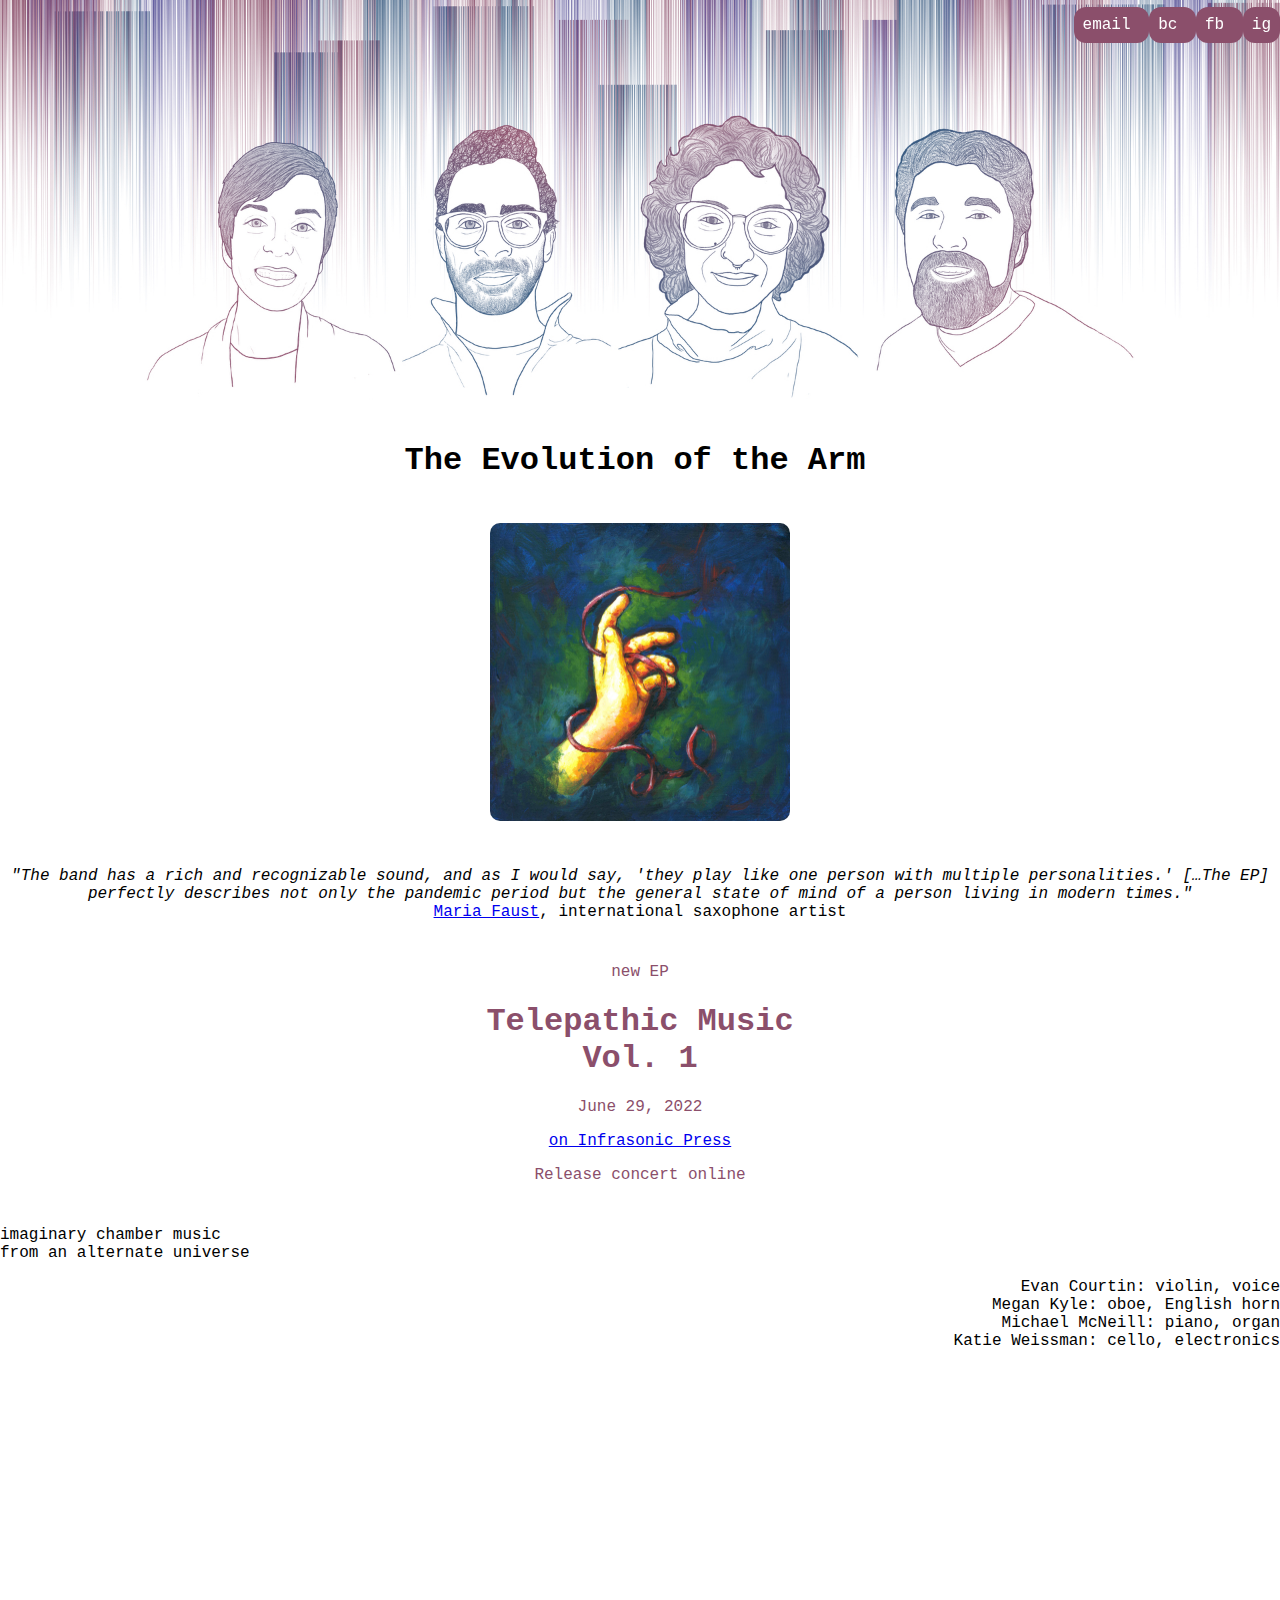
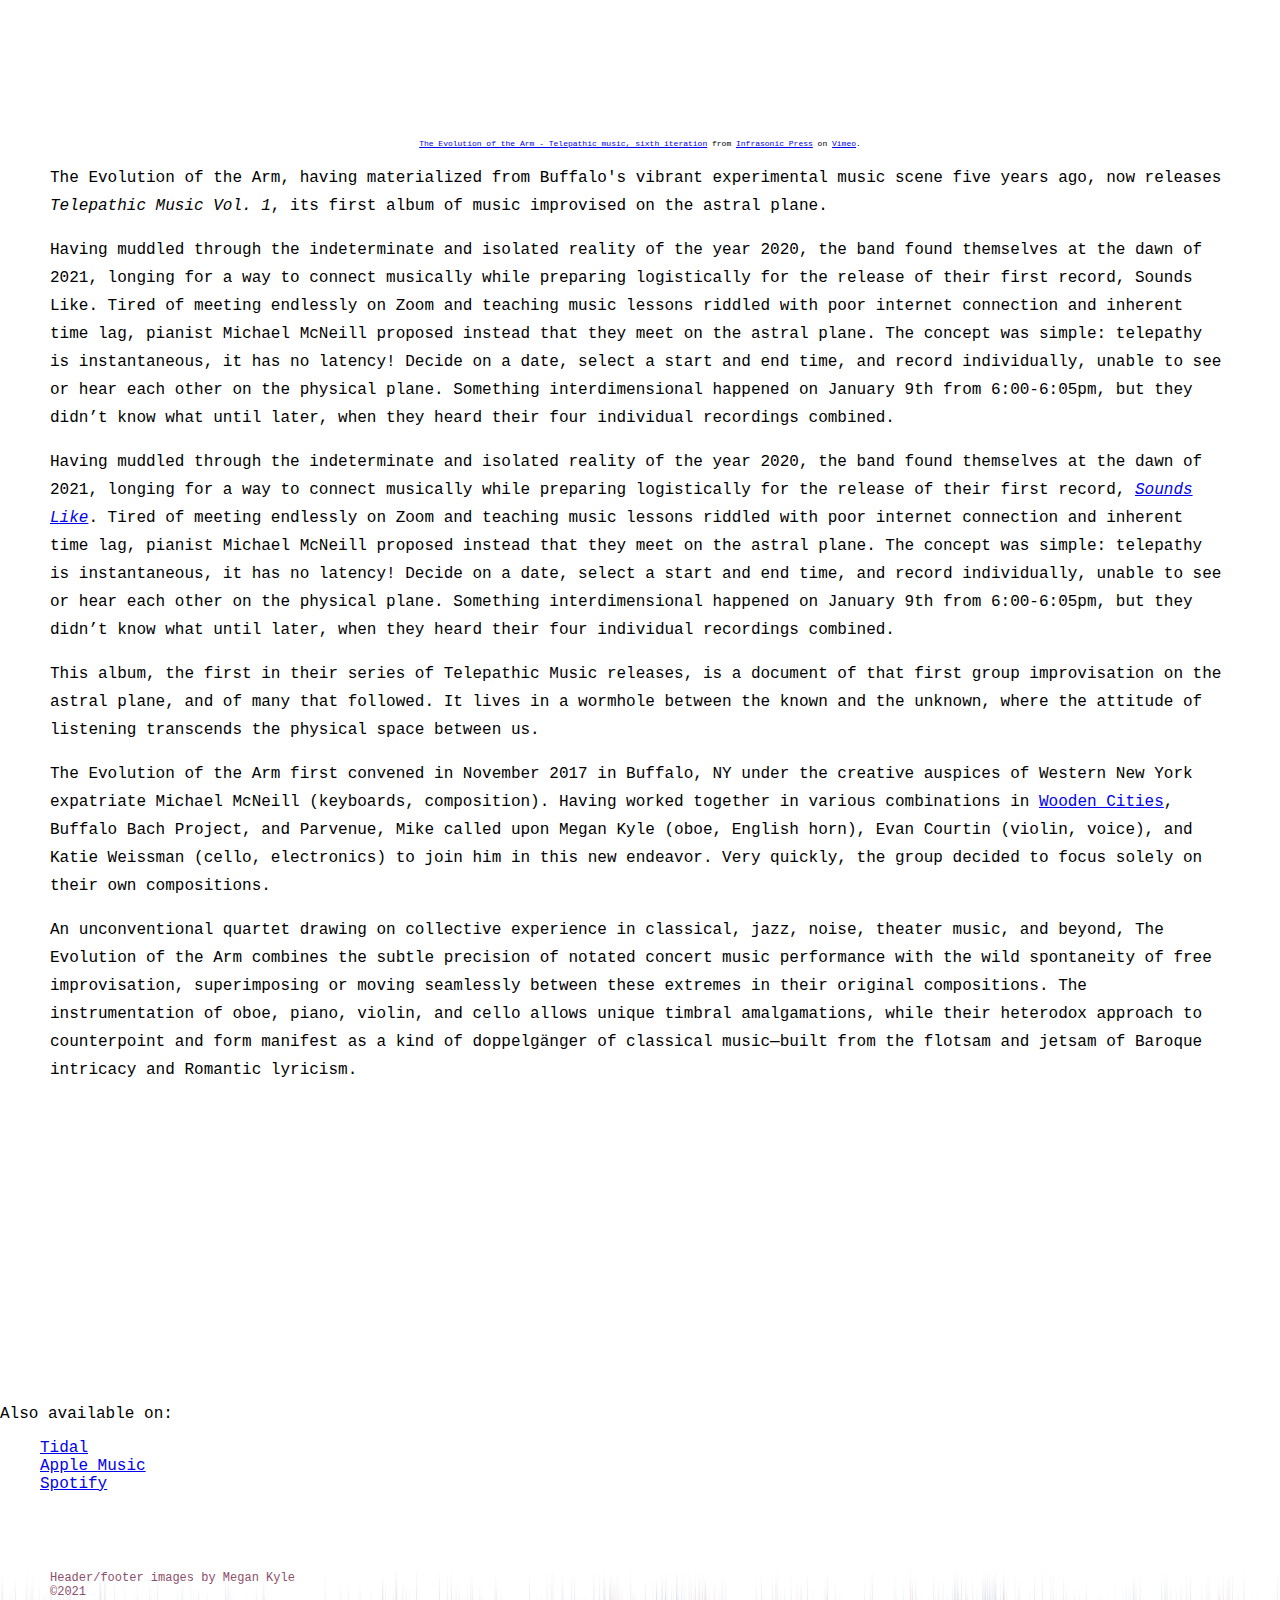
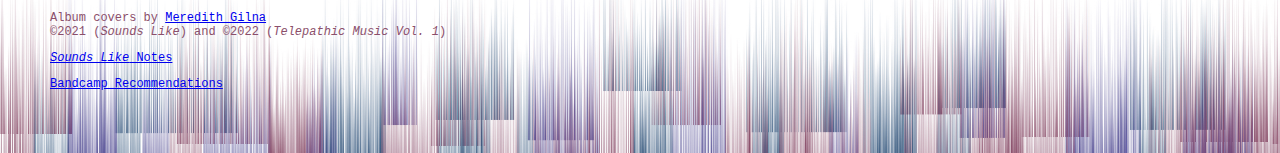
==== index.html @ 5f1167ab "Add files via upload" ====
<!DOCTYPE html>
<html lang="en">
	<head>
           <meta charset="utf-8">
    <meta http-equiv="X-UA-Compatible" content="IE=edge">
    <meta name="viewport" content="width=device-width, initial-scale=1">
        <meta name="author" content="Evolution of the Arm">
        <meta name="keywords" content="Evolution of the Arm,Megan Kyle,Evan Courtin,Katie Weissman,Michael McNeill,piano,pianist,jazz,classical,improvisation,cello,oboe,violin,piano">
        <meta name="description" content="The Evolution of the Arm performs imaginary chamber music from an alternate universe. Megan Kyle (oboe), Evan Courtin (violin), Katie Weissman (cello), and Michael McNeill (piano).">
        <meta property="og:url" content="http://www.theevolutionofthearm.com" />
        <meta property="og:site_name" content="The Evolution of the Arm"/>
        <meta property="og:title" content="The Evolution of the Arm" />
        <meta property="og:description" content="The Evolution of the Arm performs imaginary chamber music from an alternate universe. Megan Kyle (oboe), Evan Courtin (violin), Katie Weissman (cello), and Michael McNeill (piano)." />
        
 
        <link rel="shortcut icon" href="images/favicon.ico">
<!-- Latest compiled and minified CSS -->
<link href="https://cdn.jsdelivr.net/npm/bootstrap@5.0.0-beta1/dist/css/bootstrap.min.css" rel="stylesheet" integrity="sha384-giJF6kkoqNQ00vy+HMDP7azOuL0xtbfIcaT9wjKHr8RbDVddVHyTfAAsrekwKmP1" crossorigin="anonymous">
		<link type="text/css" rel="stylesheet" href="stylesheet.css"/>
        
        
		<title>The Evolution of the Arm</title>
	</head>
    
    <body>
    
        <div class="row topRow container-fluid">
           
            <div class="col-sm-4 offset-sm-9 col-md-4 offset-md-8 right topConnect">
                
                <ul>
                 <li>
                     <a href="mailto:weare@theevolutionofthearm.com">
                        email
                     </a>
                </li>
                    <li>
                     <a href="https://theevolutionofthearm.bandcamp.com">
                        bc
                     </a>
                </li>
                <li>
                    <a href="https://www.facebook.com/pg/TheEvolutionOfTheArm/">
                        fb
                    </a>
               </li>
                
                    
                <li>
                    <a href="http://www.instagram.com/theevolutionofthearm">
                        ig
                    </a>
                </li>
                 
                </ul>
               
            </div>
          
        </div>
        
        <div class="header"><center>
            <h1>The Evolution of the Arm</h1></center>
        </div>
        
    
        <div class="offset-sm-4 col-sm-4 album albumCover">
                            <center>
                                
                                <img src="images/telepathicCover.jpeg"  />
                                
                            </center>
            <p style="padding-top: 25px;" align="center"><em>"The band has a rich and recognizable sound, and as I
                would say, 'they play like one person with multiple
                personalities.' […The EP] perfectly describes not
                only the pandemic period but the general state of
                mind of a person living in modern times."</em>
                <br><a href="https://mariafaust.com">Maria Faust</a>, international saxophone artist</p>
                        </div>
        <!--
        <div class="offset-sm-4 col-sm-4 album albumCover">
                            <center>
                                
                                <iframe style="border: 0; width: 350px; height: 350px;" src="https://bandcamp.com/EmbeddedPlayer/album=2278008101/size=large/bgcol=ffffff/linkcol=0687f5/minimal=true/transparent=true/" seamless><a href="https://theevolutionofthearm.bandcamp.com/album/sounds-like">Sounds Like by The Evolution of the Arm</a></iframe>
                                
                            </center>
                        </div> -->
        <div class="row">
                        <div class="offset-sm-4 col-sm-4 album albumText">
                            <p>new EP</p>
                            <h1><a id="albumTitle">Telepathic Music
                                <br>
                                Vol. 1</a></h1>
                            <p>June 29, 2022</p>
                            <p><a href="https://infrasonicpress.com/">on Infrasonic Press</a></p>
                            <p>Release concert online</p>
                        </div>
            </div>     
        
        
        <div class="container">
            <div class="row">
                <div class="col-md-2 col-sm-0"></div>
                    
                <div class="col-md-4 col-sm-offset-4 tagline"><p>imaginary chamber music from an alternate universe</p>
                    <p></p>
                </div>  
            </div>
                
            <div class="row">
                <div class="col-md-6 col-sm-4"></div>
                <div class="col-md-4 band">
                    <ul>
                        <li>Evan Courtin: violin, voice</li>
                        <li>Megan Kyle: oboe, English horn</li>
                        <li>Michael McNeill: piano, organ</li>
                        <li>Katie Weissman: cello, electronics</li>
                        </ul>
                </div>
            </div>
                
        </div>
            
        <div class="container">
               <div class="row">
                    
                        
                   <div class="container video">
        <div class="row"><center>
    <iframe src="https://player.vimeo.com/video/579950066" width="640" height="360" style="max-width: 100vw;" frameborder="0" allow="autoplay; fullscreen; picture-in-picture" allowfullscreen></iframe>
<p style="font-size: 0.5em;"><a href="https://vimeo.com/544395711">The Evolution of the Arm - Telepathic music, sixth iteration</a> from <a href="https://vimeo.com/infrasonicpress">Infrasonic Press</a> on <a href="https://vimeo.com">Vimeo</a>.</p>    
            </center>
        
        </div>
    </div>
                   
                   
                   </div>
            <div class="row">
            <div class="col-md-12">
                <p>
                </p>
                
            </div>
            </div>
            
                   
                    
                
                
                
        </div>
        
    
        <div class="col-md-6 offset-md-3 bios"><a name="band"></a>
                    <p>
                        The Evolution of the Arm, having materialized from Buffalo's vibrant experimental music scene five years ago, now releases <em>Telepathic Music Vol. 1</em>, its first album of music improvised on the astral plane.
                    </p>
                    
                    <p>
                        Having muddled through the indeterminate and isolated reality of the year 2020, the band found themselves at the dawn of 2021, longing for a way to connect musically while preparing logistically for the release of their first record, Sounds Like. Tired of meeting endlessly on Zoom and teaching music lessons riddled with poor internet connection and inherent time lag, pianist Michael McNeill proposed instead that they meet on the astral plane. The concept was simple: telepathy is instantaneous, it has no latency! Decide on a date, select a start and end time, and record individually, unable to see or hear each other on the physical plane. Something interdimensional happened on January 9th from 6:00-6:05pm, but they didn’t know what until later, when they heard their four individual recordings combined.
                    </p>
            
                    <p>
                        Having muddled through the indeterminate and isolated reality of the year 2020, the band found themselves at the dawn of 2021, longing for a way to connect musically while preparing logistically for the release of their first record, <em><a href="https://theevolutionofthearm.bandcamp.com/album/sounds-like">Sounds Like</a></em>. Tired of meeting endlessly on Zoom and teaching music lessons riddled with poor internet connection and inherent time lag, pianist Michael McNeill proposed instead that they meet on the astral plane. The concept was simple: telepathy is instantaneous, it has no latency! Decide on a date, select a start and end time, and record individually, unable to see or hear each other on the physical plane. Something interdimensional happened on January 9th from 6:00-6:05pm, but they didn’t know what until later, when they heard their four individual recordings combined.
                    </p>
                    
                    <p>
                        This album, the first in their series of Telepathic Music releases, is a document of that first group improvisation on the astral plane, and of many that followed. It lives in a wormhole between the known and the unknown, where the attitude of listening transcends the physical space between us.
                    </p>
            
                    <p>
                        The Evolution of the Arm first convened in November 2017 in Buffalo, NY under the creative auspices of Western New York expatriate Michael McNeill (keyboards, composition). Having worked together in various combinations in <a href="https://woodencities.org">Wooden Cities</a>, Buffalo Bach Project, and Parvenue, Mike called upon Megan Kyle (oboe, English horn), Evan Courtin (violin, voice), and Katie Weissman (cello, electronics) to join him in this new endeavor. Very quickly, the group decided to focus solely on their own compositions.
                    </p>
                    
                    <p>
                        An unconventional quartet drawing on collective experience in classical, jazz, noise, theater music, and beyond, The Evolution of the Arm combines the subtle precision of notated concert music performance with the wild spontaneity of free improvisation, superimposing or moving seamlessly between these extremes in their original compositions. The instrumentation of oboe, piano, violin, and cello allows unique timbral amalgamations, while their heterodox approach to counterpoint and form manifest as a kind of doppelgänger of classical music—built from the flotsam and jetsam of Baroque intricacy and Romantic lyricism.
                    </p>
                </div>
        
        <div style ="padding-top: 50px" class="row">
     <div class="offset-sm-2 col-sm-8 offset-md-3 col-md-6 album albumCover">
                            <center>
                                
                                <iframe style="border: 0; width: 250px; height: 250px;" src="https://bandcamp.com/EmbeddedPlayer/album=2278008101/size=large/bgcol=ffffff/linkcol=0687f5/minimal=true/transparent=true/" seamless><a href="https://theevolutionofthearm.bandcamp.com/album/sounds-like">Sounds Like by The Evolution of the Arm</a></iframe>
                                
                            </center>
                        </div>
                
         <div class="offset-sm-3 col-sm-6 offset-md-3 col-md-3">
                            
                                Also available on:
                                
                            
             <ul>
                 <li><a href="https://tidal.com/browse/album/185641186">Tidal</a></li>
                 <li><a href="https://music.apple.com/us/album/sounds-like/1569567633">Apple Music</a></li>
                 <li><a href="https://open.spotify.com/album/0Hajwzp8NYjV55aJ852dU0?si=lb4koWBDQOKRFj_NqE3jWA">Spotify</a></li>
             </ul>
                        </div>
            
        </div>
        
       
        <div class="footer">
            <p>Header/footer images by Megan Kyle<br>
            &#169;2021</p>
            <p>Album covers by <a href="https://meredithgilna.wordpress.com/">Meredith Gilna</a><br>
            &#169;2021 &#40;<em>Sounds Like</em>&#41; and &#169;2022 &#40;<em>Telepathic Music Vol. 1</em>&#41;</p>
            <p><a href="soundslikenotes.html"><em>Sounds Like</em> Notes</a></p>
            <p><a href="bandcamprecs.html">Bandcamp Recommendations</a></p>
        </div>
      
    <!-- Latest compiled and minified JavaScript -->
        <script src="http://ajax.googleapis.com/ajax/libs/jquery/1.11.0/jquery.min.js"></script>
    <script src="https://cdn.jsdelivr.net/npm/bootstrap@5.0.0-beta1/dist/js/bootstrap.bundle.min.js" integrity="sha384-ygbV9kiqUc6oa4msXn9868pTtWMgiQaeYH7/t7LECLbyPA2x65Kgf80OJFdroafW" crossorigin="anonymous"></script>
    
    </body>
</html>
---- stylesheet.css ----
html, body {
    padding: 0px;
    margin: 0px;
    font-family: 'Courier', 'Courier New', monospace;
}


.header {
    min-height: 60px;
    line-height: 60px;
    padding: 10px 10px 10px 0px;
    background-color: #fff;
}


.header p {
    font-weight: 900;
    font-size: 36px;
}


.topRow {
    min-width: 100vw;
    min-height: 400px;
    background-image: url(/images/EotA_banner_multicolored_vertical_lines.jpg);
    background-size: 100% auto;
    background-position: center;
    background-repeat: no-repeat;
}

.topRowliner {
    min-width: 100vw;
    min-height: 100px;
    background-image: url(images/EotAbanner_multicolored_vertical_lines_alone.jpg);
    background-size: 100% 100%;
    background-position: center;
    background-repeat: no-repeat;
}

ul {
    list-style: none;
}

.tagline {
    max-width: 250px;
}




.album {
    border-radius: 12px;
    height: auto;
    min-width: 320px;
    align-content: center;
    align-items: center;
}

.albumCover {
    align-content: center;
    align-items: center;
}

.albumCover img, .albumCover iframe {
    max-width: 300px;
    max-height: auto;
    border-radius: 10px;
}



.albumText {
    background-color: #fff;
    color: #8B4F6B;
    text-align: center;
    padding: 10px;
}
#albumTitle {
    text-decoration: none;
}
.linerNotes{
    margin: 10%;
}


.band {
    text-align: right;
}

.bandcampRecsRow iframe {
    max-width: 33vw;
    min-height: 33vw;
    max-height: 350px;
}

.spacerRow {
    height: 48px; 
}

.bios {
    color: #000;
    font-size: 16px;
    font-weight: 500;
    padding: 0 50px;
    line-height: 1.75em;
}

    
.performances {
    padding: 25px 25px;
    text-align: center;
    background-color: #fff;
}

.performances h3 {
    font-size: 18px;
    font-weight: 600;
    margin-bottom: 0px;
}

.performances h2 {
    text-decoration: underline;
}

.right {
    text-align: right;
}

.topConnect {
    position: fixed;
    top: 0;
    right: 0px;
}

.topConnect a {
    text-align: center;
    color: #fff;
    padding: 9px;
    text-decoration: none;
    background-color: #8B4F6B;
    border-radius: 12px;
}

.topConnect a:hover {
    text-align: center;
    color: #8B4F6B;
    padding: 9px;
    text-decoration: none;
    background-color: #fff;
    border-radius: 12px;
}



.footer {
    background-color: #fff;
    background-image: /* linear-gradient(to top, rgba(0, 0, 0, 0), rgba(256, 256, 256, 1)),*/ url(/images/EotAbanner_multicolored_vertical_lines_alone_rotated.jpg);
    background-size: 100% 100%;
    background-repeat: no-repeat;
    background-position: top;
    
    text-align: left;
    text-transform: none;
    font-size: 12px;
    color: #8B4F6B;
    padding: 50px 50px;
    height: 100%;
}

.footer img {
    height: 36px;
    margin: 10px;
}

.footer ul {
    list-style: none;
    text-align: center;
}
.footer li {
    padding-left: none;
    display: inline-block;
}


.bandcamp {
    border: 0;
    width: 700px;
    height: 120px;
}
.vimeo {
    width: 700px;
    height: 394px;
}

.by a {
    font-size: 14px;
    margin: 5px;
    color: #fff;
    text-decoration: none;
}

.by a:hover {
    color: #225bff
}

@media (min-width: 801px) {
    
    
    .topConnect li {
        display: inline;
    }
}


/* large phones */
@media (min-width: 568px) and (max-width: 700px) {
    
    .topRow {
        
        min-height: 219px;
        background-size: 700px 256px;
        background-position: top;
    }
    
}
    
    


/* iPhone 6+ and up */
@media (min-width: 412px) and (max-width: 567px) {
    
   .topRow {
          min-height: 150px;
        background-size: 412px 150px;
       background-position: top;
    }   
    
    
}

/*iPhone 6/7/8 */
@media (min-width: 360px) and (max-width: 411px) {
    
 .topRow {
        min-height: 137px;
        background-size: 375px 137px;
     background-position: top;
    }
    
    .topConnect a {
        font-size: 11px;
        padding: 4px;
    }
    .header p {
        font-size: 28px;
    }
    
}

/* iPhone 5 and smaller */

@media (max-width: 359px) {
    .header p {
        font-size: 22px;
    }
    .header {
        margin-top: -250px;
    }
    .topRow {
        height: 131px;
        max-height: 131px;
        background-size: 359px 131px;
        background-position: top;
    }  
    .topConnect a {
        padding: 2px;
        font-size: 11px;
    }
    
    .band {
        font-size: 12px;
    }
    
}

@media (min-width: 501px) and (max-width: 800px) {
    .vimeo {
        width: 425px;
        height: 239px;
    }
    .bandcamp {
        width: 425px;
        height: 120px;
    }
}


@media (min-width: 401px) and (max-width: 500px) {
    .vimeo {
        width: 325px;
        height: 182px;
    }
    .bandcamp {
        width: 325px;
        height: 120px;
    }
    .bios {
        width: 100%;
        color: #000;
        font-size: 14px;
        font-weight: 500;
        padding: 0 25px;
        line-height: 1.5em;
    }

   

    .bios-inner {
        padding: 12px;
        background-color: #f5f5f5;
        opacity: 0.7;
    }
}

@media (min-width: 320px) and (max-width: 411px) {
    .vimeo {
        width: 265px;
        height: 149px;
    }
    .bandcamp {
        width: 265px;
        height: 120px;
    }
    
    .bios {
        width: 100%;
        color: #000;
        font-size: 14px;
        font-weight: 500;
        padding: 0 25px;
        line-height: 1.55em;
    }

    

    .bios-inner {
        padding: 12px;
        background-color: #f5f5f5;
        opacity: 0.7;
    }
    
    .footer img {
        height: 32px;
        margin: 5px;
    }
}
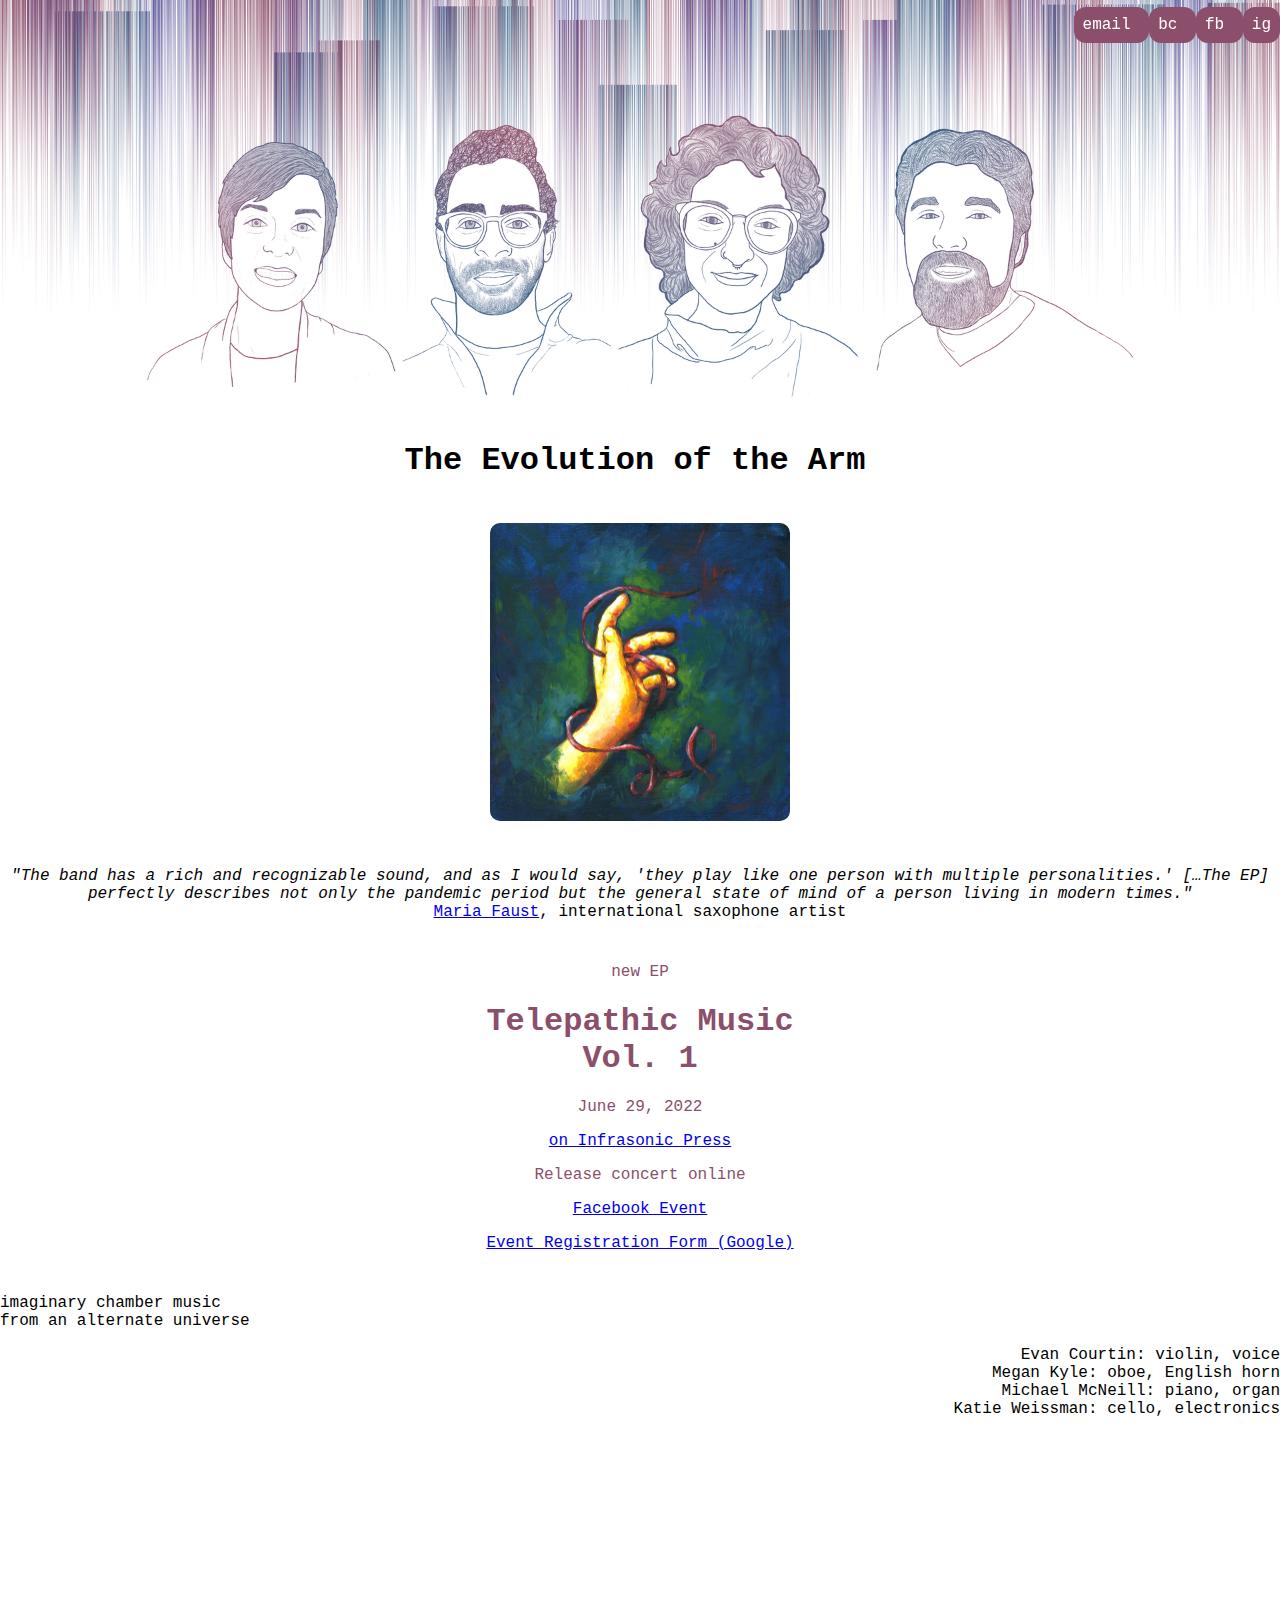
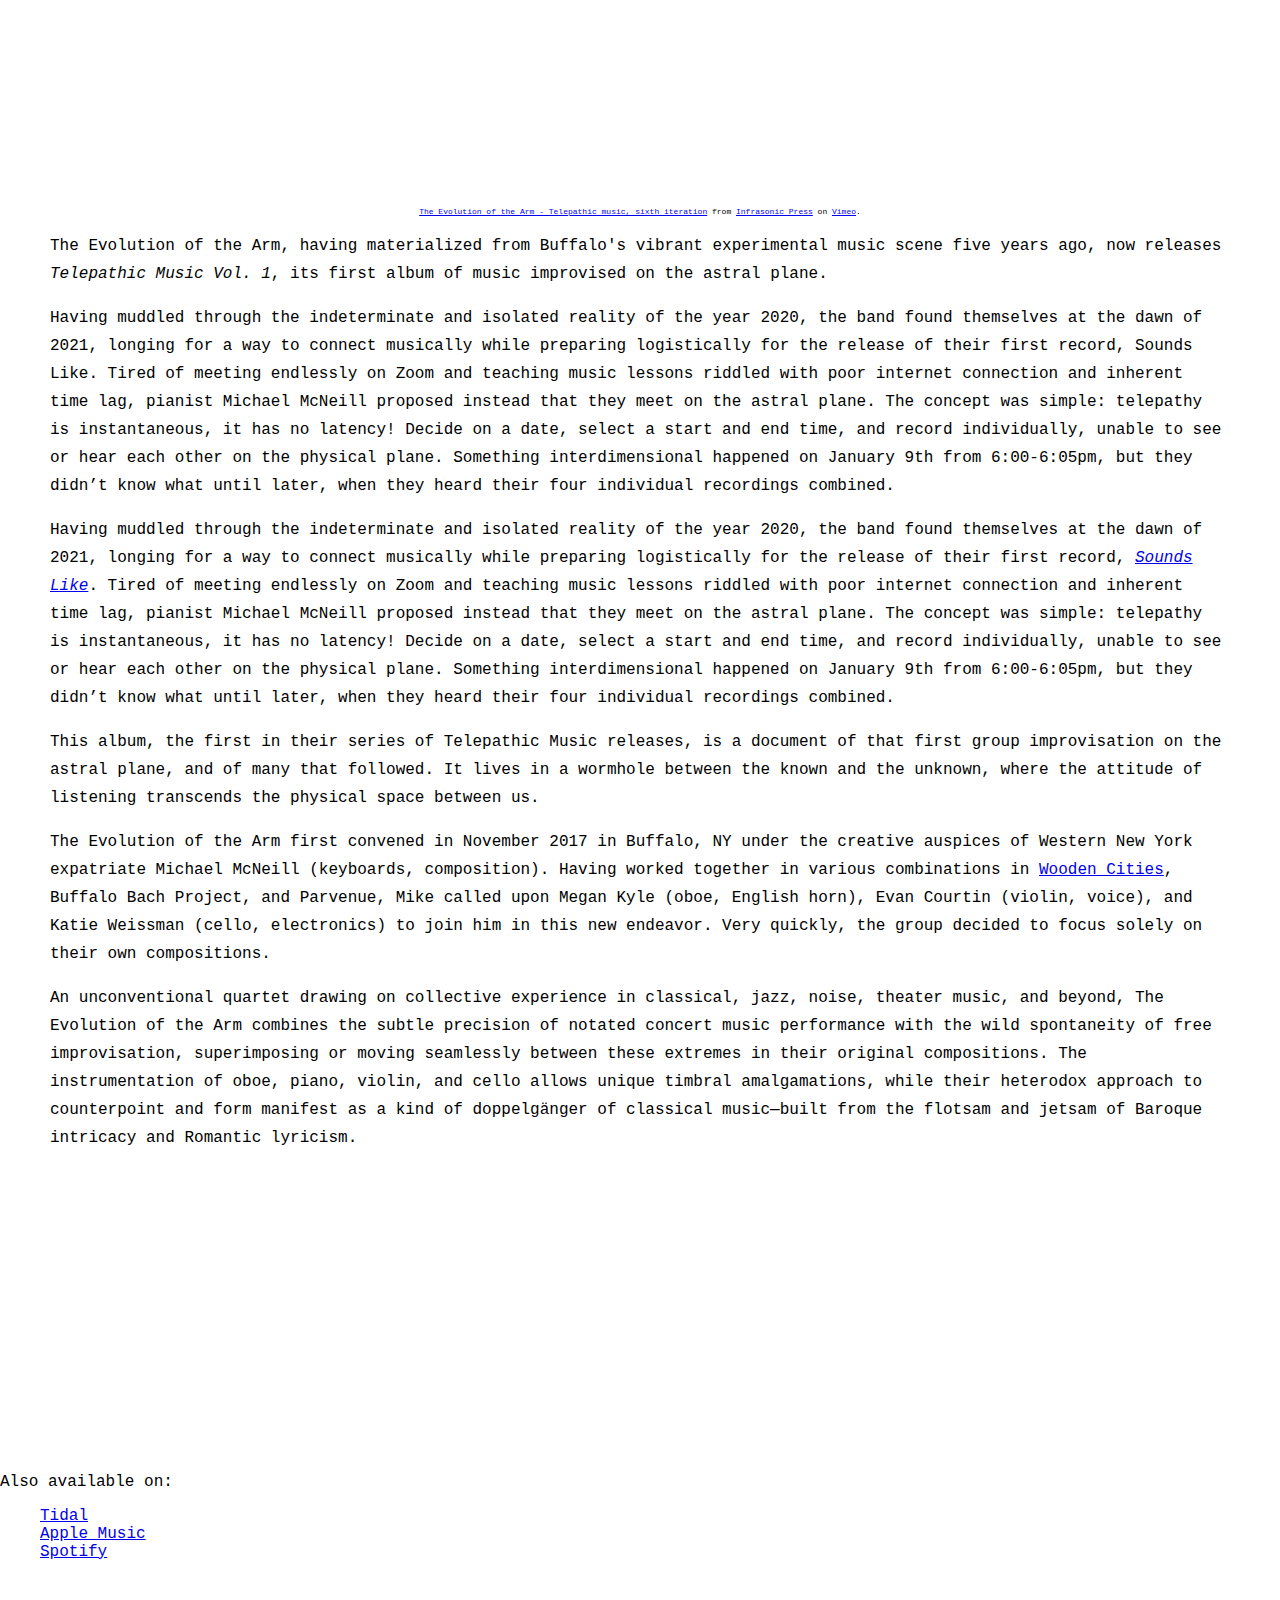
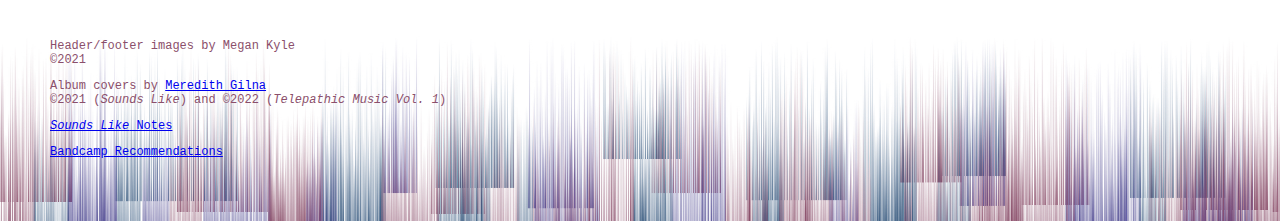
==== commit eaa19075: "Add files via upload" ====
--- a/index.html
+++ b/index.html
@@ -93,6 +93,8 @@
                             <p>June 29, 2022</p>
                             <p><a href="https://infrasonicpress.com/">on Infrasonic Press</a></p>
                             <p>Release concert online</p>
+                            <p><a href="https://www.facebook.com/events/712505903413650/">Facebook Event</a></p>
+                            <p><a href="https://docs.google.com/forms/d/e/1FAIpQLSdPaKYRoYNreK2QzYZAm4E6t_hKRfLAfoFLw1O14sXH-FsbNw/viewform">Event Registration Form &#40;Google&#41;</a></p>
                         </div>
             </div>     
         
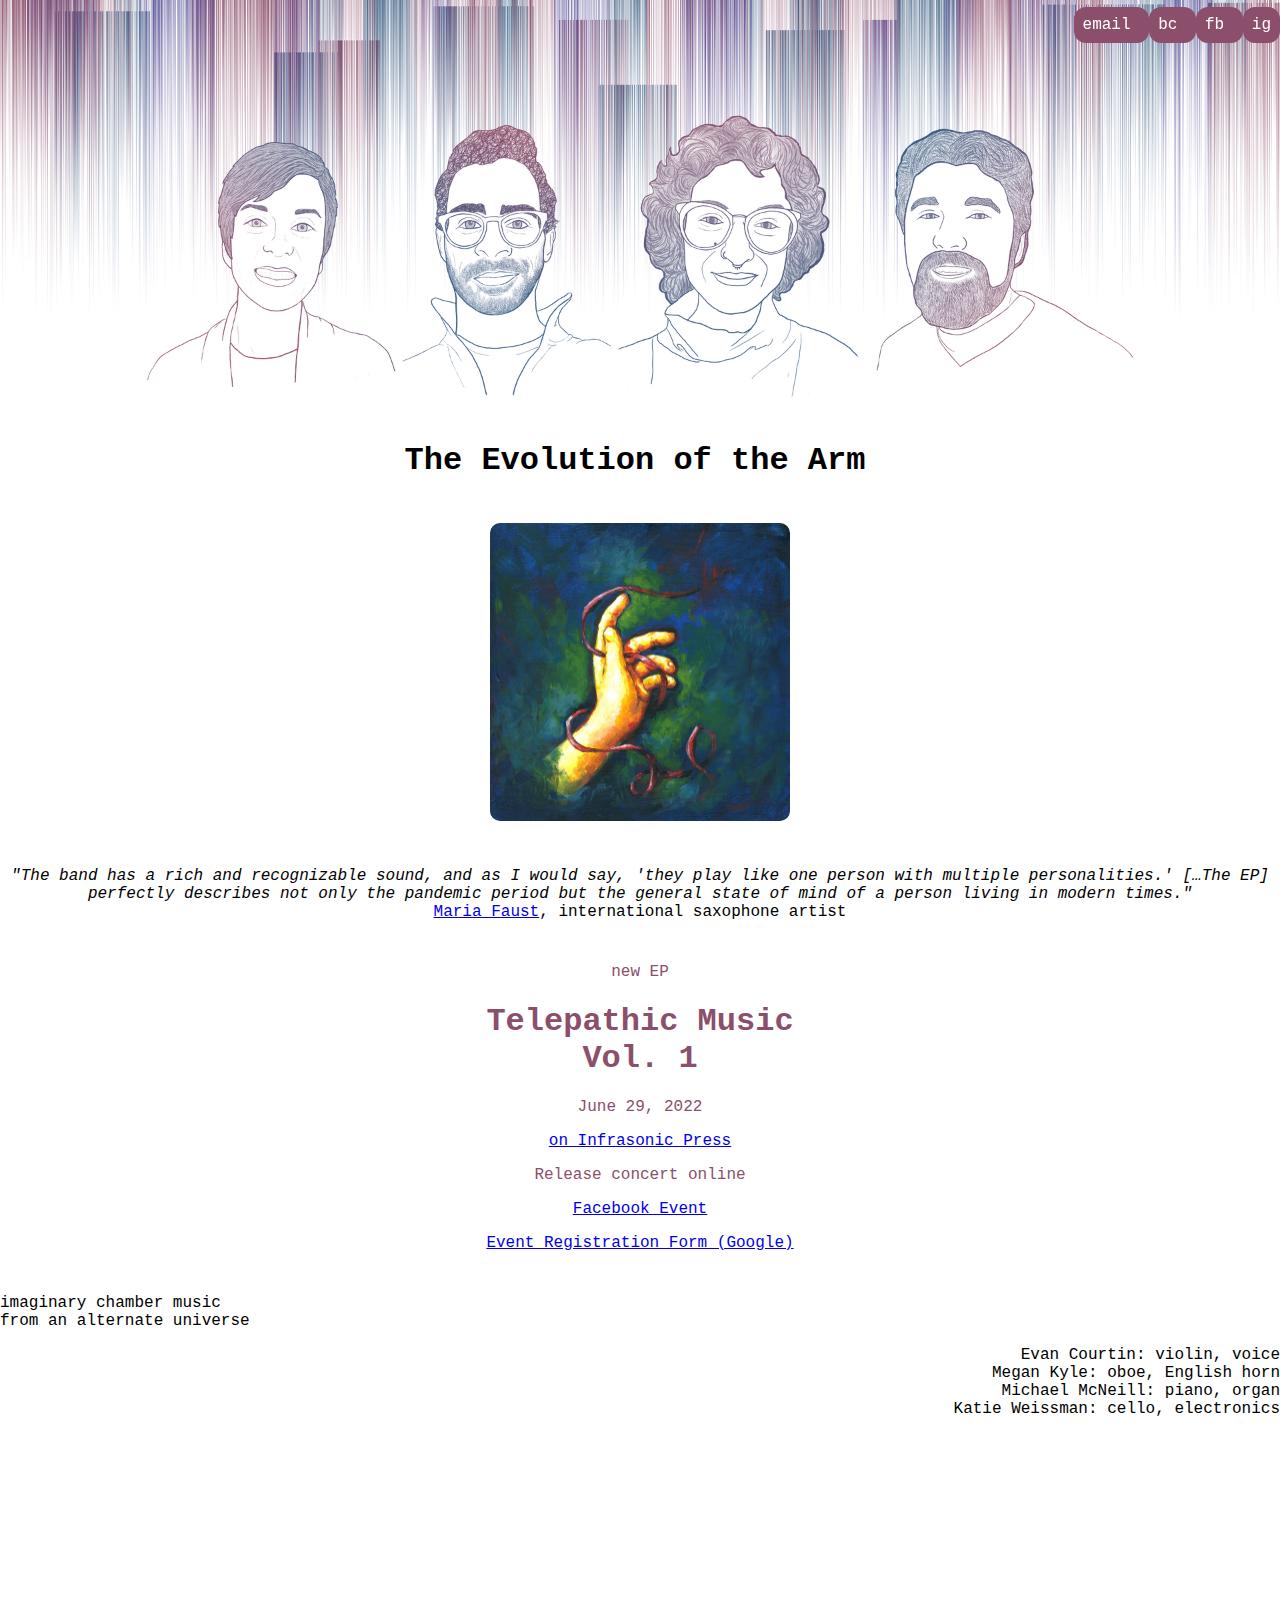
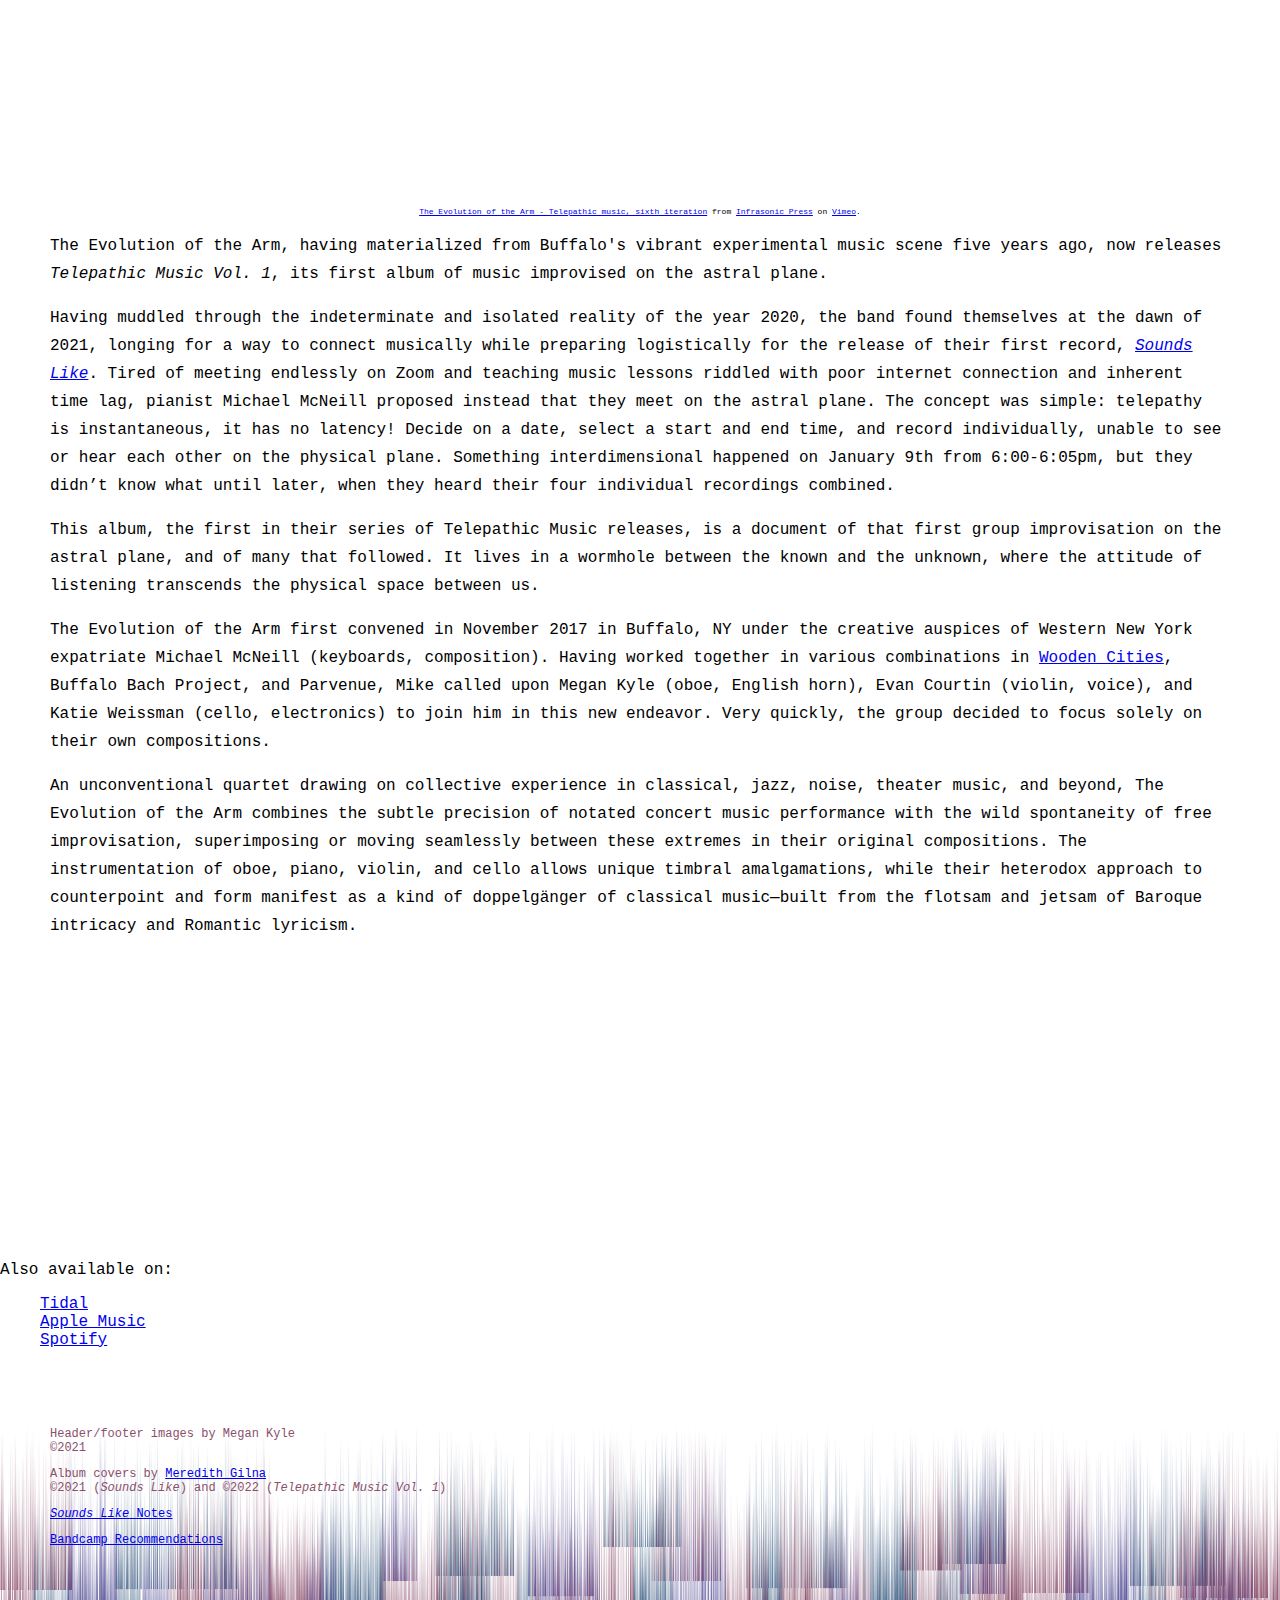
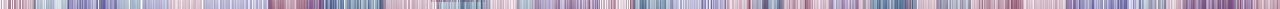
==== commit cf2a8e33: "Add files via upload" ====
--- a/index.html
+++ b/index.html
@@ -158,9 +158,7 @@
                         The Evolution of the Arm, having materialized from Buffalo's vibrant experimental music scene five years ago, now releases <em>Telepathic Music Vol. 1</em>, its first album of music improvised on the astral plane.
                     </p>
                     
-                    <p>
-                        Having muddled through the indeterminate and isolated reality of the year 2020, the band found themselves at the dawn of 2021, longing for a way to connect musically while preparing logistically for the release of their first record, Sounds Like. Tired of meeting endlessly on Zoom and teaching music lessons riddled with poor internet connection and inherent time lag, pianist Michael McNeill proposed instead that they meet on the astral plane. The concept was simple: telepathy is instantaneous, it has no latency! Decide on a date, select a start and end time, and record individually, unable to see or hear each other on the physical plane. Something interdimensional happened on January 9th from 6:00-6:05pm, but they didn’t know what until later, when they heard their four individual recordings combined.
-                    </p>
+         
             
                     <p>
                         Having muddled through the indeterminate and isolated reality of the year 2020, the band found themselves at the dawn of 2021, longing for a way to connect musically while preparing logistically for the release of their first record, <em><a href="https://theevolutionofthearm.bandcamp.com/album/sounds-like">Sounds Like</a></em>. Tired of meeting endlessly on Zoom and teaching music lessons riddled with poor internet connection and inherent time lag, pianist Michael McNeill proposed instead that they meet on the astral plane. The concept was simple: telepathy is instantaneous, it has no latency! Decide on a date, select a start and end time, and record individually, unable to see or hear each other on the physical plane. Something interdimensional happened on January 9th from 6:00-6:05pm, but they didn’t know what until later, when they heard their four individual recordings combined.
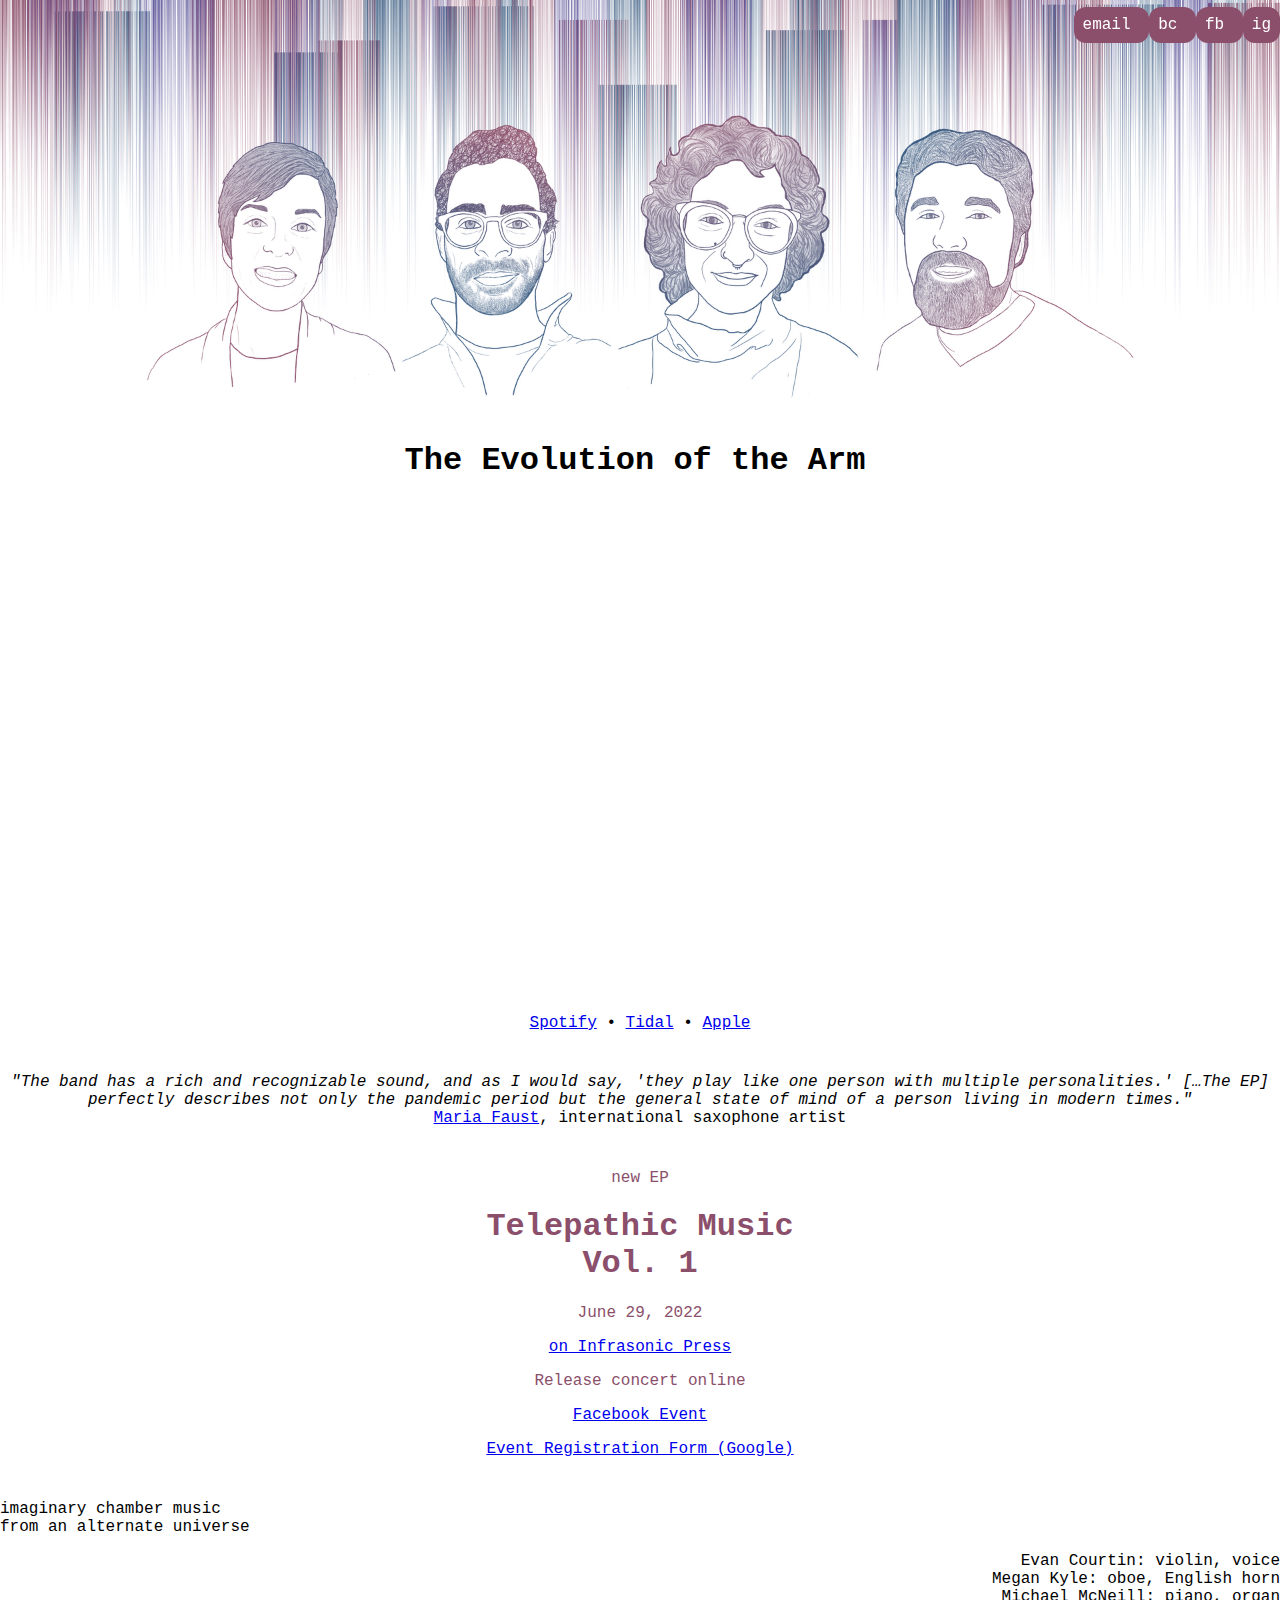
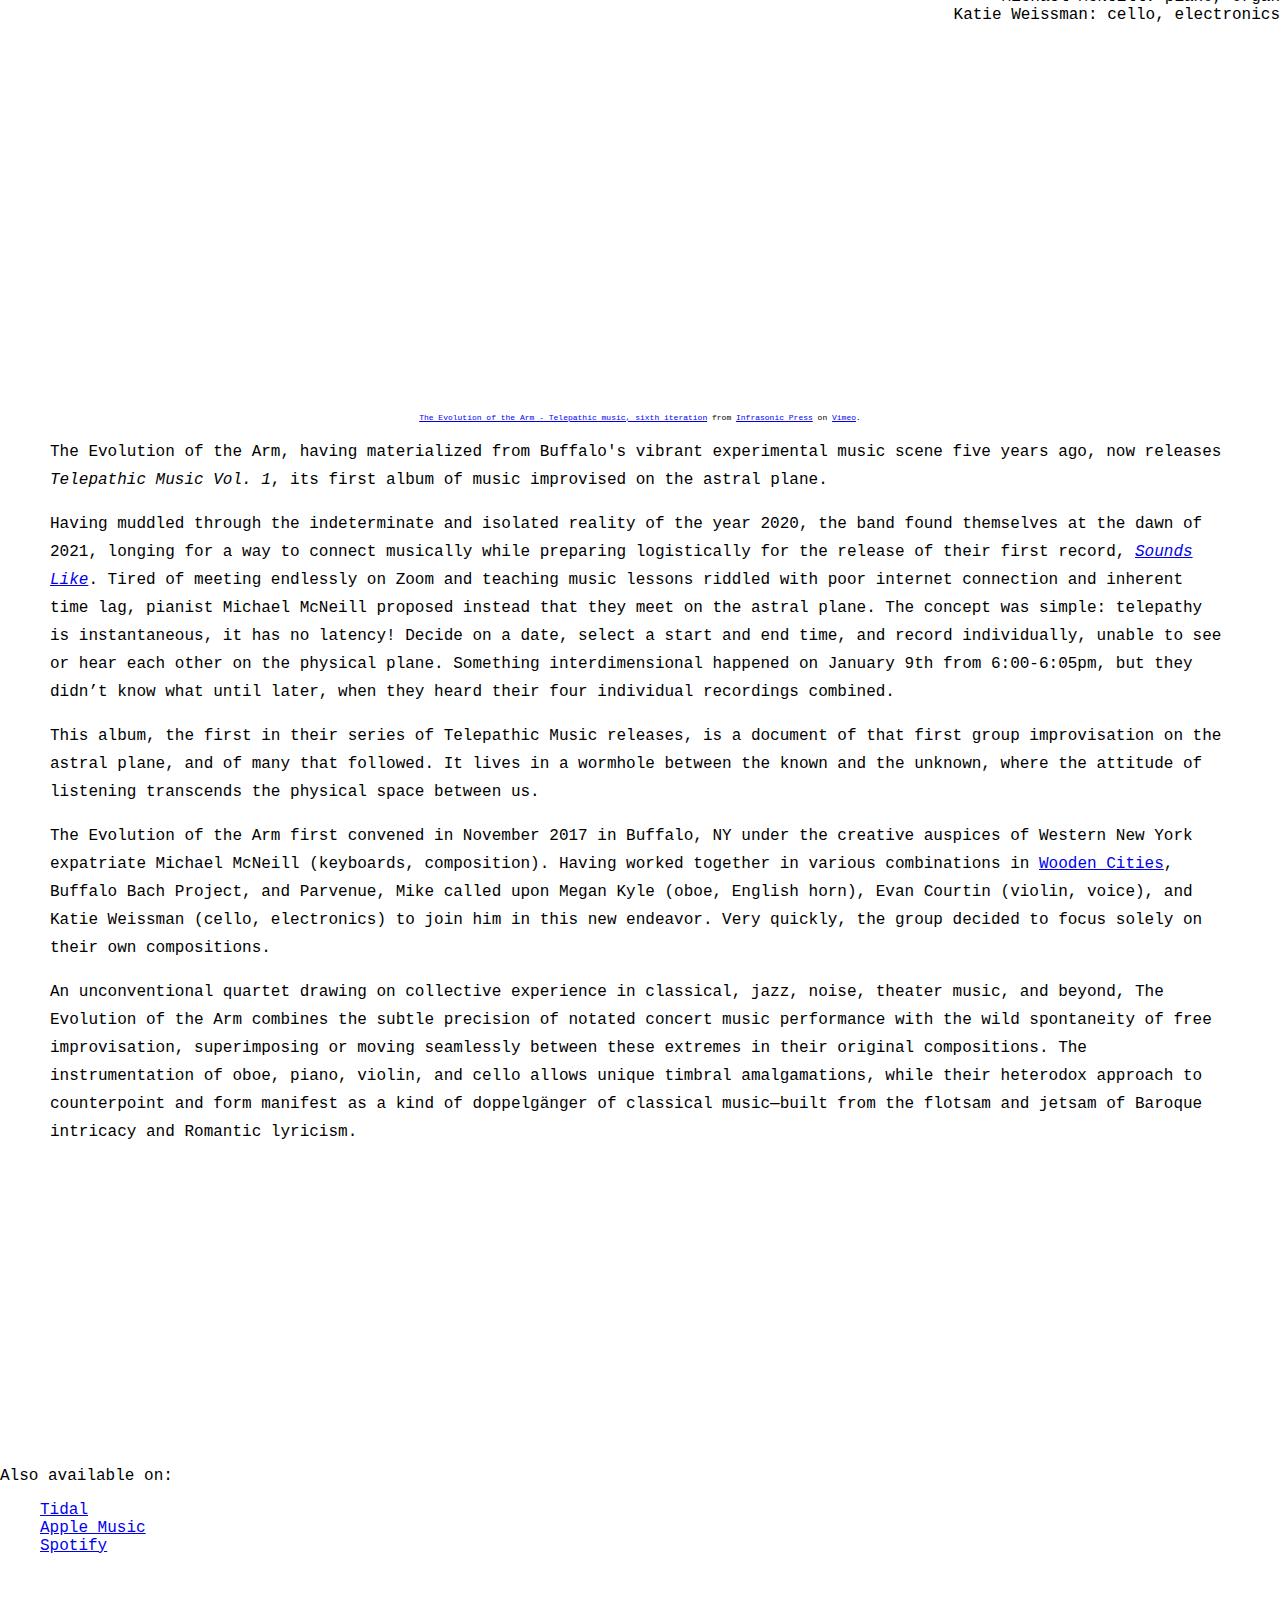
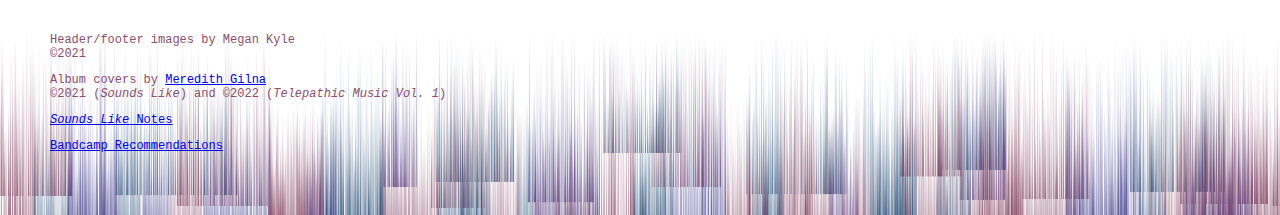
==== commit 4fc0bbea: "Add files via upload" ====
--- a/index.html
+++ b/index.html
@@ -66,9 +66,14 @@
         <div class="offset-sm-4 col-sm-4 album albumCover">
                             <center>
                                 
-                                <img src="images/telepathicCover.jpeg"  />
-                                
+                                <iframe style="border: 0; width: 350px; height: 470px;" src="https://bandcamp.com/EmbeddedPlayer/album=3304686946/size=large/bgcol=ffffff/linkcol=0687f5/tracklist=false/transparent=true/" seamless><a href="https://theevolutionofthearm.bandcamp.com/album/telepathic-music-vol-1-2">Telepathic Music Vol. 1 by The Evolution of the Arm</a></iframe>
+                                
+                                <!--
+                                    <img src="images/telepathicCover.jpeg"  />
+                                -->
+                                 <p><a href="https://open.spotify.com/album/64xPl7tBzmVDqNvDzigtm8">Spotify</a> &#8226; <a href="https://tidal.com/browse/album/226708519">Tidal</a> &#8226; <a href="https://itunes.apple.com/album/id/1621519889">Apple</a></p>
                             </center>
+           
             <p style="padding-top: 25px;" align="center"><em>"The band has a rich and recognizable sound, and as I
                 would say, 'they play like one person with multiple
                 personalities.' […The EP] perfectly describes not
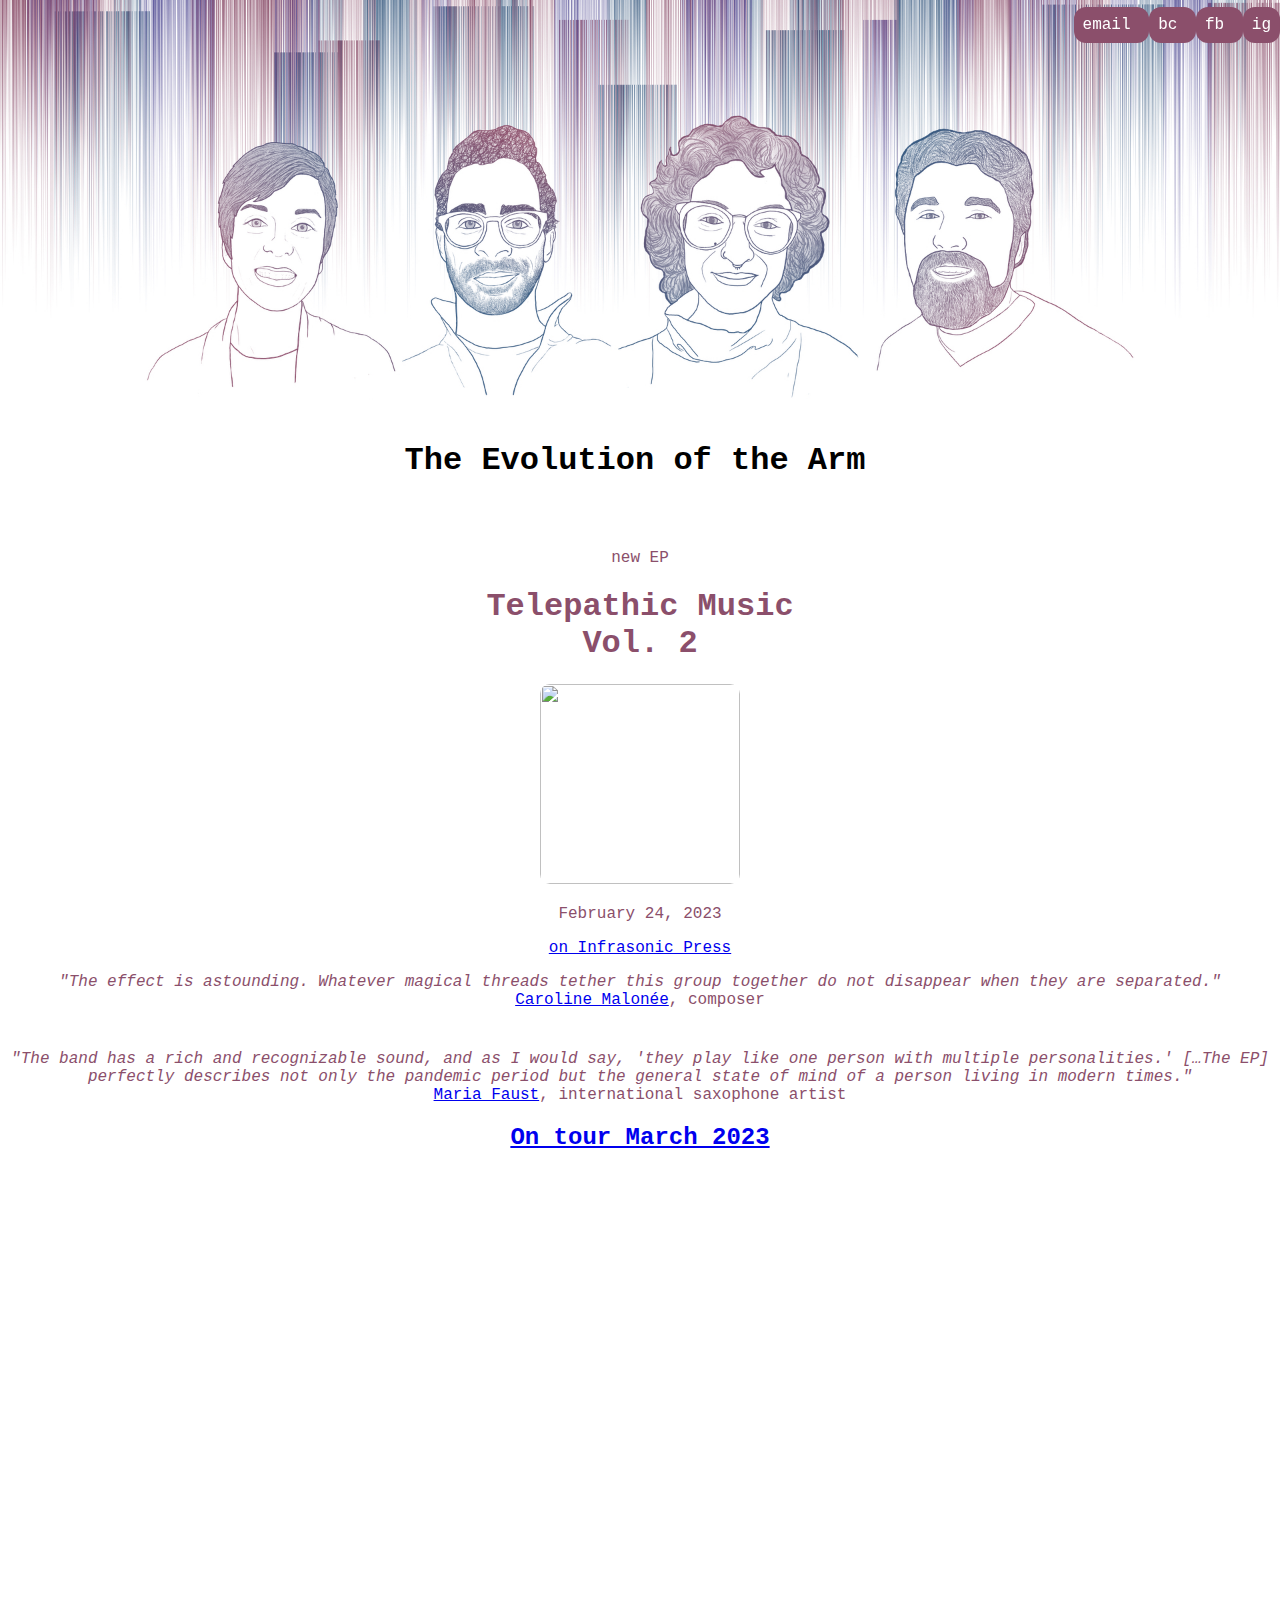
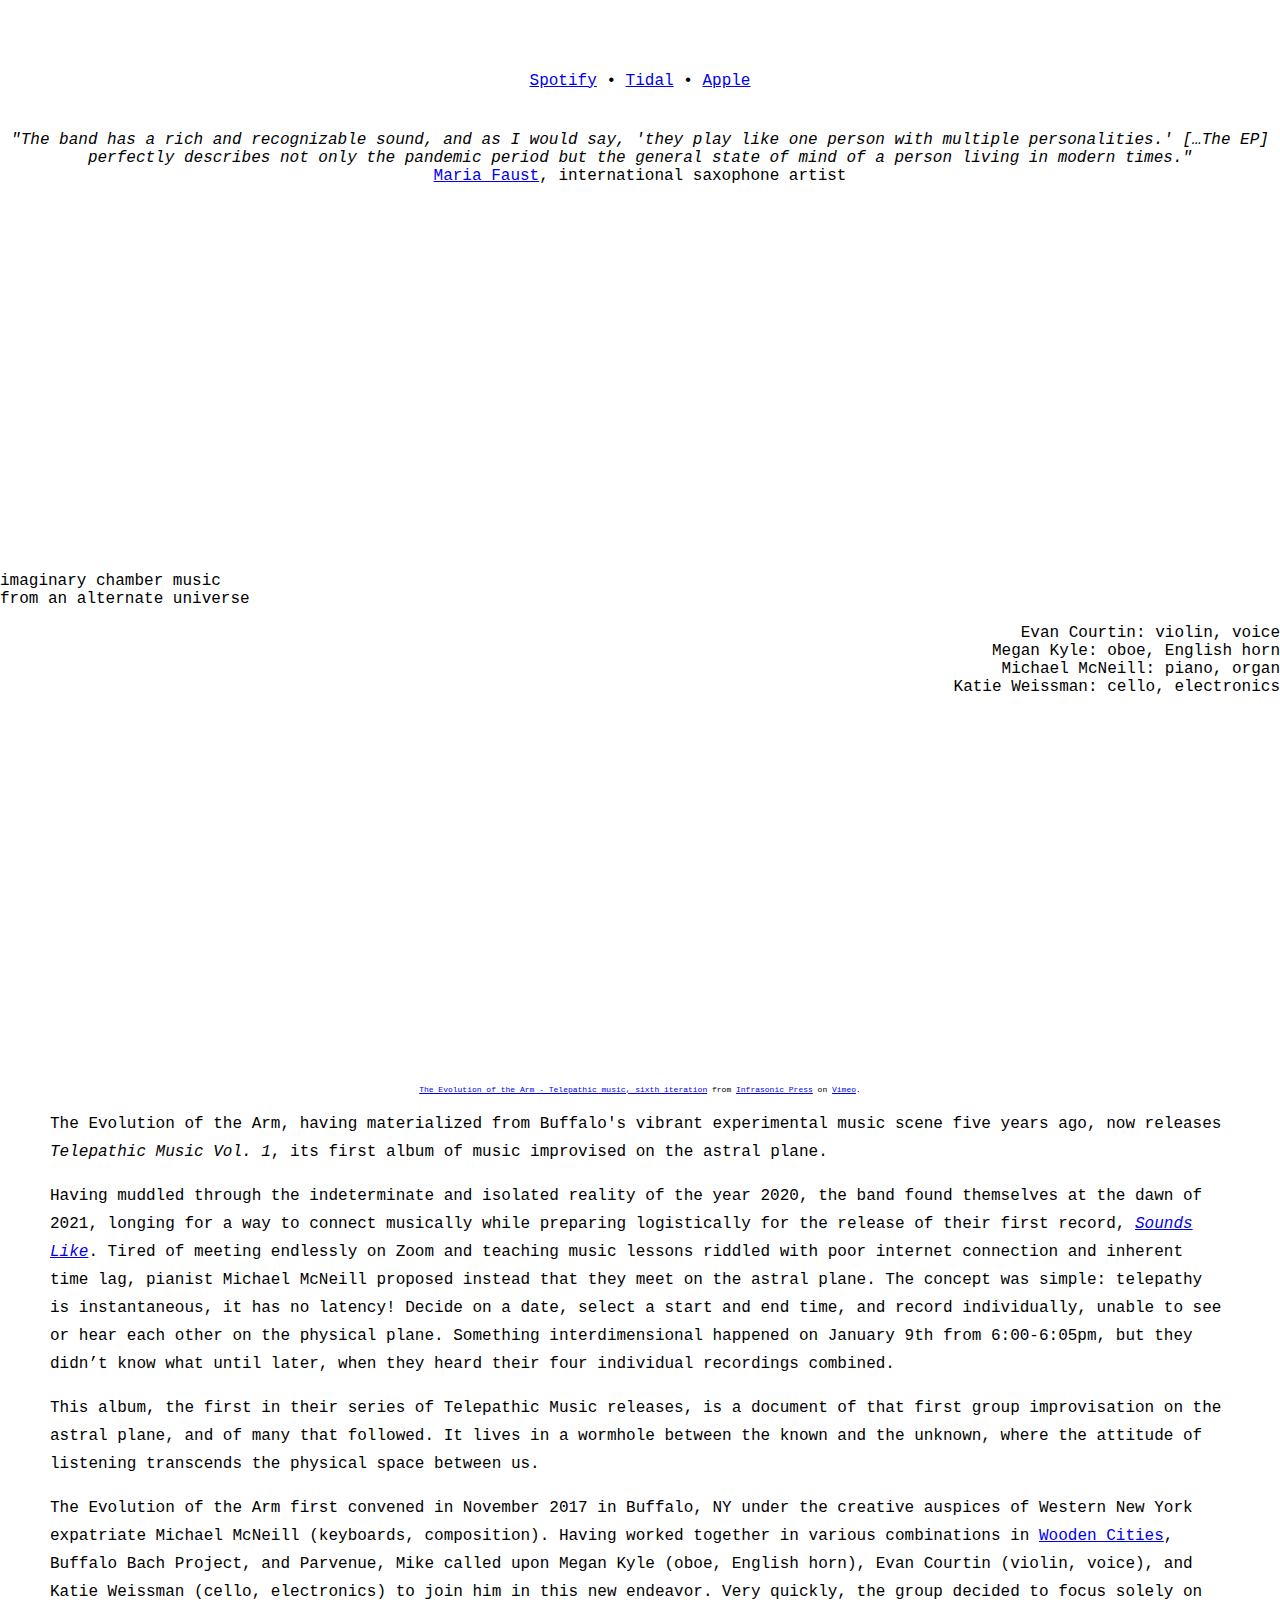
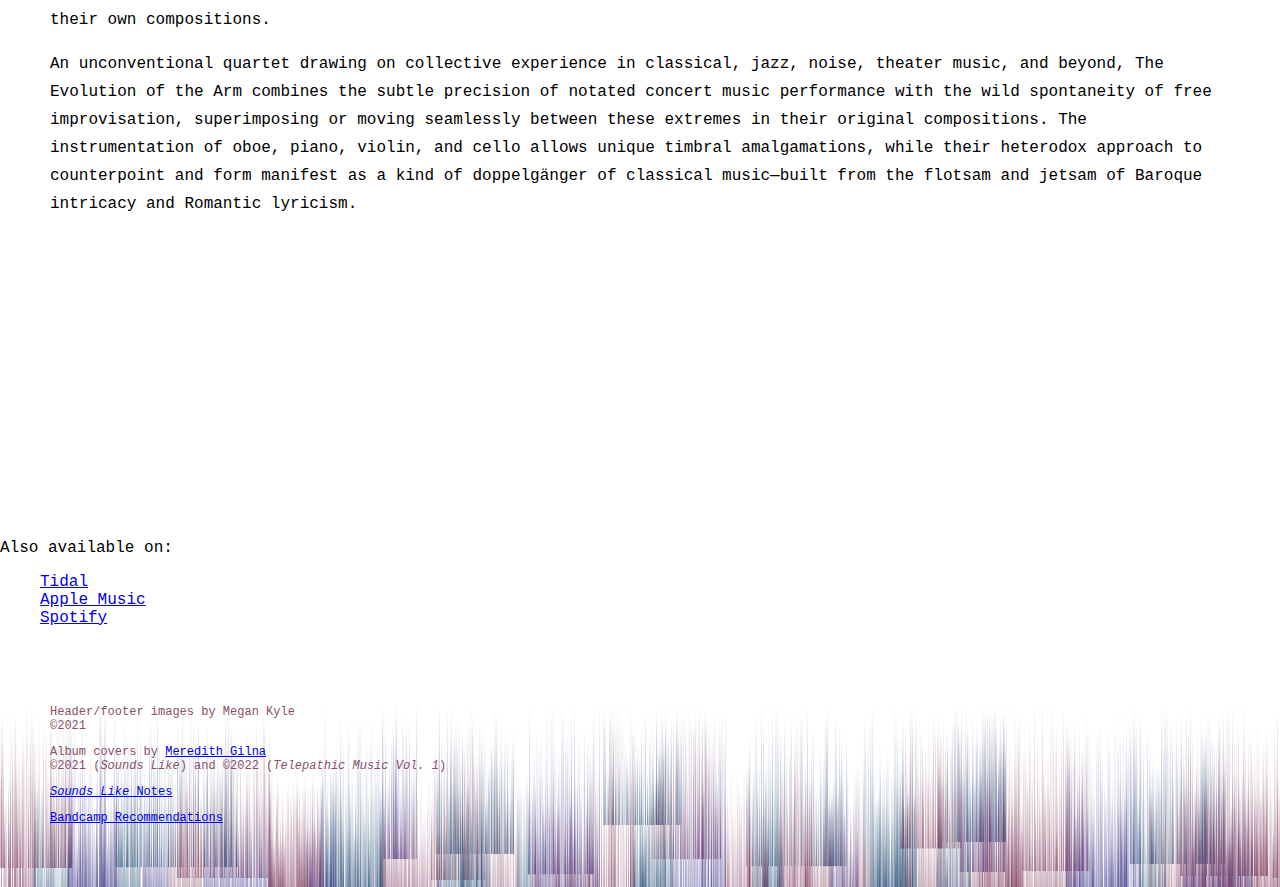
==== commit eb21fd72: "Add files via upload" ====
--- a/index.html
+++ b/index.html
@@ -62,7 +62,26 @@
             <h1>The Evolution of the Arm</h1></center>
         </div>
         
-    
+            <div class="row">
+                        <div class="offset-sm-4 col-sm-4 album albumText">
+                            <p>new EP</p>
+                            <h1><a id="albumTitle">Telepathic Music
+                                <br>
+                                Vol. 2</a></h1>
+                            <img src="images/telepathic2Cover.jpg" style="height: 200px; width: 200px; border-radius: 10px;" />
+                            <p>February 24, 2023</p>
+                            <p><a href="https://infrasonicpress.com/">on Infrasonic Press</a></p>
+                            <p><em>"The effect is astounding. Whatever magical threads tether this group together do not disappear when they are separated."</em><br>
+                                <a href="https://www.carolinemallonee.com">Caroline Malon&#233;e</a>, composer</p>
+                            <p style="padding-top: 25px;" align="center"><em>"The band has a rich and recognizable sound, and as I
+                would say, 'they play like one person with multiple
+                personalities.' […The EP] perfectly describes not
+                only the pandemic period but the general state of
+                mind of a person living in modern times."</em>
+                <br><a href="https://mariafaust.com">Maria Faust</a>, international saxophone artist</p>
+                            <h2><a href="/tour_march_2023.html">On tour March 2023</a></h2>
+                        </div>
+            </div>     
         <div class="offset-sm-4 col-sm-4 album albumCover">
                             <center>
                                 
@@ -81,27 +100,15 @@
                 mind of a person living in modern times."</em>
                 <br><a href="https://mariafaust.com">Maria Faust</a>, international saxophone artist</p>
                         </div>
-        <!--
+        
         <div class="offset-sm-4 col-sm-4 album albumCover">
                             <center>
                                 
                                 <iframe style="border: 0; width: 350px; height: 350px;" src="https://bandcamp.com/EmbeddedPlayer/album=2278008101/size=large/bgcol=ffffff/linkcol=0687f5/minimal=true/transparent=true/" seamless><a href="https://theevolutionofthearm.bandcamp.com/album/sounds-like">Sounds Like by The Evolution of the Arm</a></iframe>
                                 
                             </center>
-                        </div> -->
-        <div class="row">
-                        <div class="offset-sm-4 col-sm-4 album albumText">
-                            <p>new EP</p>
-                            <h1><a id="albumTitle">Telepathic Music
-                                <br>
-                                Vol. 1</a></h1>
-                            <p>June 29, 2022</p>
-                            <p><a href="https://infrasonicpress.com/">on Infrasonic Press</a></p>
-                            <p>Release concert online</p>
-                            <p><a href="https://www.facebook.com/events/712505903413650/">Facebook Event</a></p>
-                            <p><a href="https://docs.google.com/forms/d/e/1FAIpQLSdPaKYRoYNreK2QzYZAm4E6t_hKRfLAfoFLw1O14sXH-FsbNw/viewform">Event Registration Form &#40;Google&#41;</a></p>
-                        </div>
-            </div>     
+                        </div>
+
         
         
         <div class="container">
--- a/stylesheet.css
+++ b/stylesheet.css
@@ -37,6 +37,84 @@
     background-repeat: no-repeat;
 }
 
+@media (max-width: 575px) {
+    .tourTopRow {
+        min-width: 100vw;
+        height: 180px;
+        background-image: url(images/march2023tour.jpg);
+        background-size: 100vw auto;
+        background-position: 12px top;
+        background-repeat: no-repeat;
+    }
+        .topConnect, .topConnect a {
+        margin-right: 6px;
+    }
+}
+
+@media (min-width: 576px) and (max-width: 768px) {
+    .tourTopRow {
+        min-width: 100vw;
+        height: 250px;
+        background-image: url(images/march2023tour.jpg);
+        background-size: 100vw auto;
+        background-position: 12px top;
+        background-repeat: no-repeat;
+    }
+    .tour-image {
+        background-image: url(images/march2023tour.jpg);
+        background-size: 100% auto;
+        background-blend-mode: darken;
+    }
+    .topConnect, .topConnect a {
+        margin-right: 6px;
+    }
+}
+
+@media (min-width: 769px) and (max-width: 992px) {
+    .tourTopRow {
+        min-width: 100vw;
+        height: 350px;
+        background-image: url(images/march2023tour.jpg);
+        background-size: 100vw auto;
+        background-position: 12px top;
+        background-repeat: no-repeat;
+    }
+}
+
+@media (min-width: 993px) and (max-width: 1200px) {
+    .tourTopRow {
+        min-width: 100vw;
+        height: 488px;
+        background-image: url(images/march2023tour.jpg);
+        background-size: 100vw auto;
+        background-position: 12px top;
+        background-repeat: no-repeat;
+    }
+}
+
+@media (min-width: 1201px) and (max-width: 1400px) {
+    .tourTopRow {
+        min-width: 100vw;
+        height: 588px;
+        background-image: url(images/march2023tour.jpg);
+        background-size: 100vw auto;
+        background-position: 12px top;
+        background-repeat: no-repeat;
+    }
+    
+}
+
+@media (min-width: 1401px) {
+    .tourTopRow {
+        min-width: 100vw;
+        height: 688px;
+        background-image: url(images/march2023tour.jpg);
+        background-size: 100vw auto;
+        background-position: 12px top;
+        background-repeat: no-repeat;
+    }
+}
+
 ul {
     list-style: none;
 }
@@ -144,10 +222,12 @@
 .topConnect a:hover {
     text-align: center;
     color: #8B4F6B;
-    padding: 9px;
+    padding: 8px;
     text-decoration: none;
     background-color: #fff;
     border-radius: 12px;
+    border: 1px solid;
+    border-color: #8B4F6B;
 }
 
 
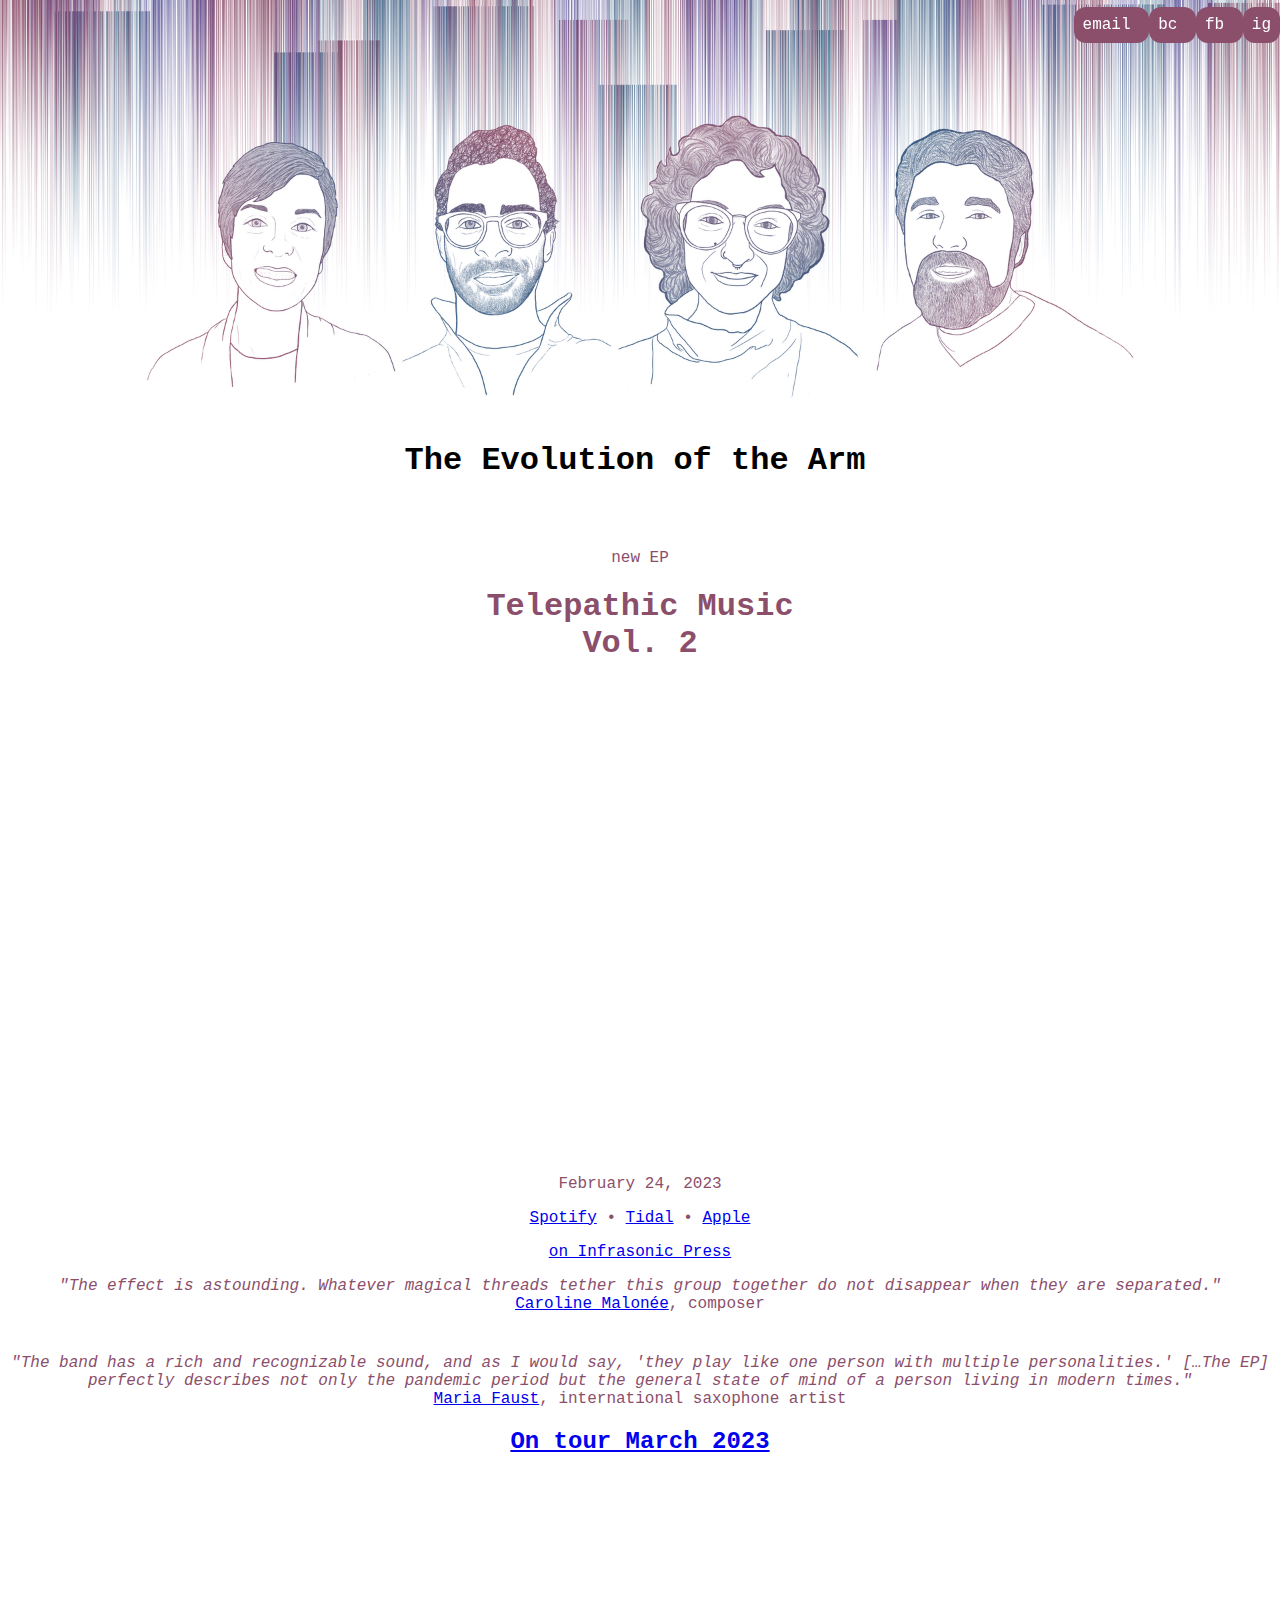
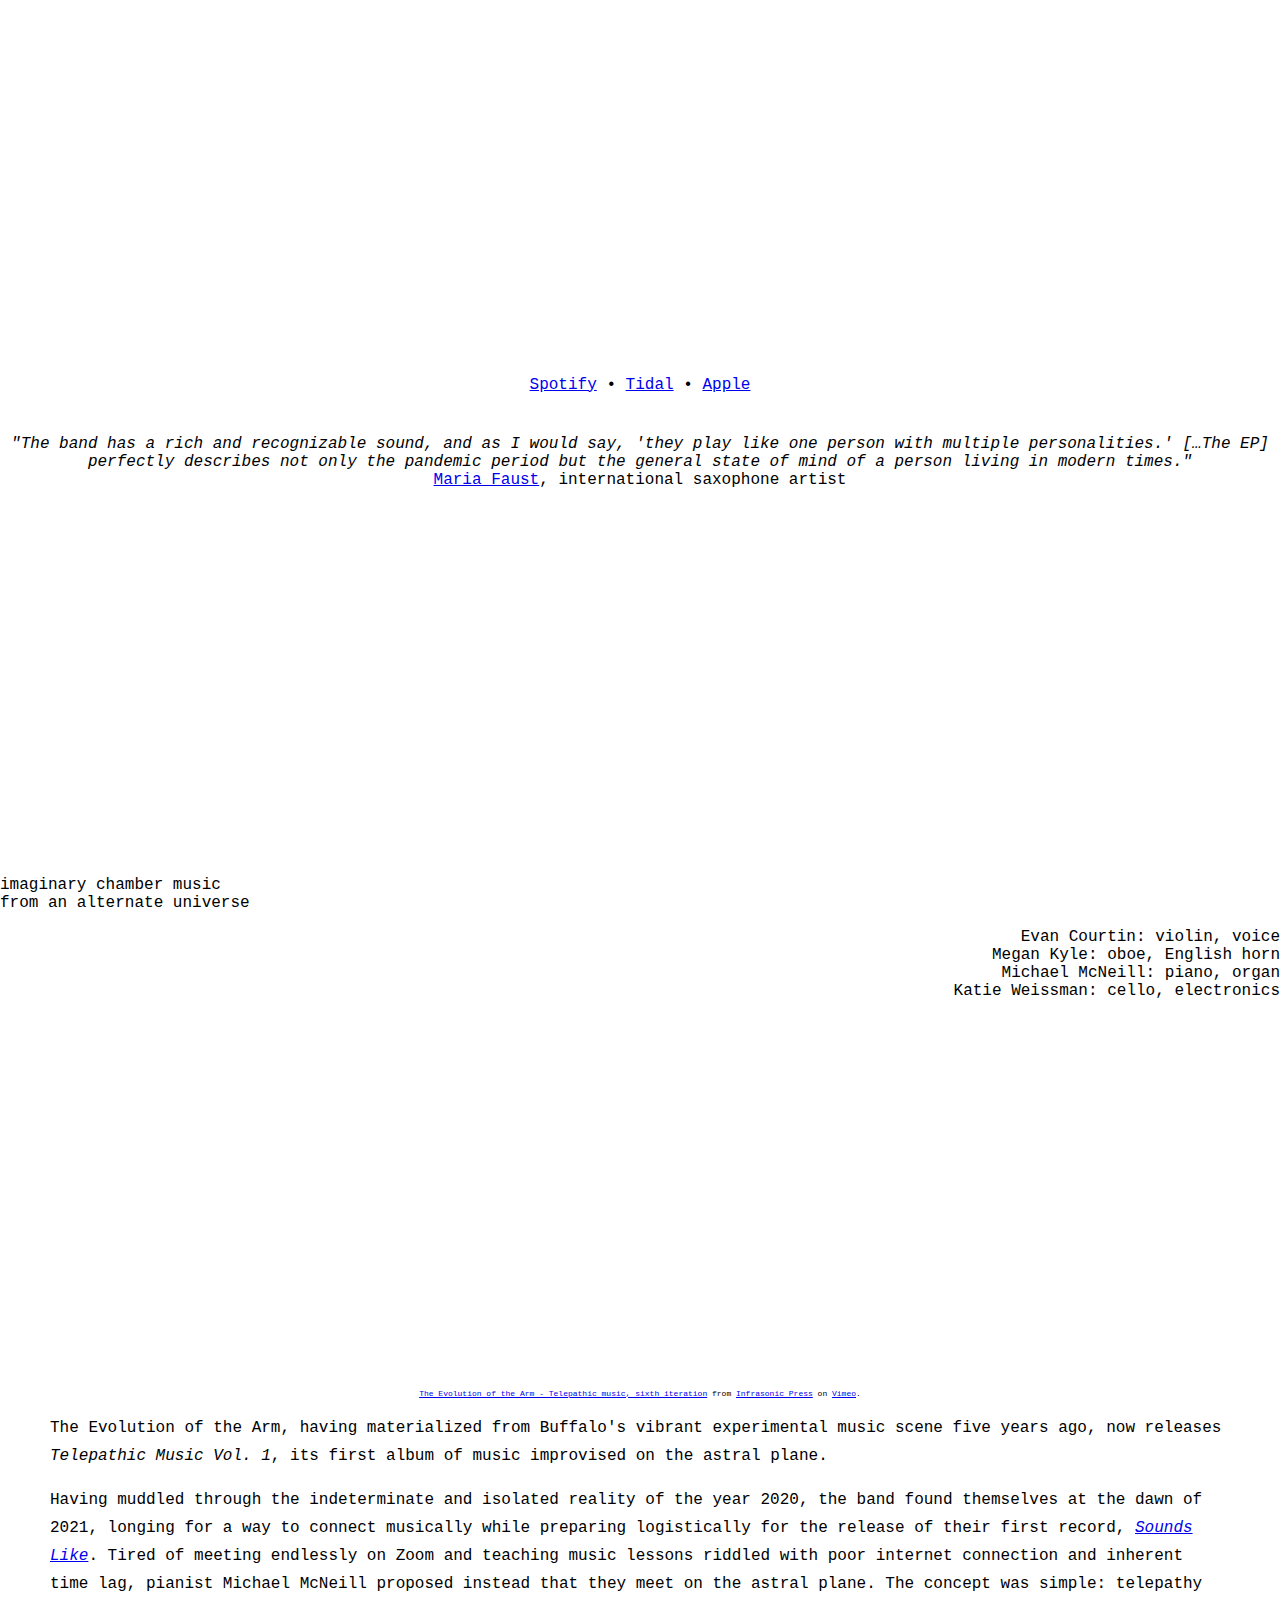
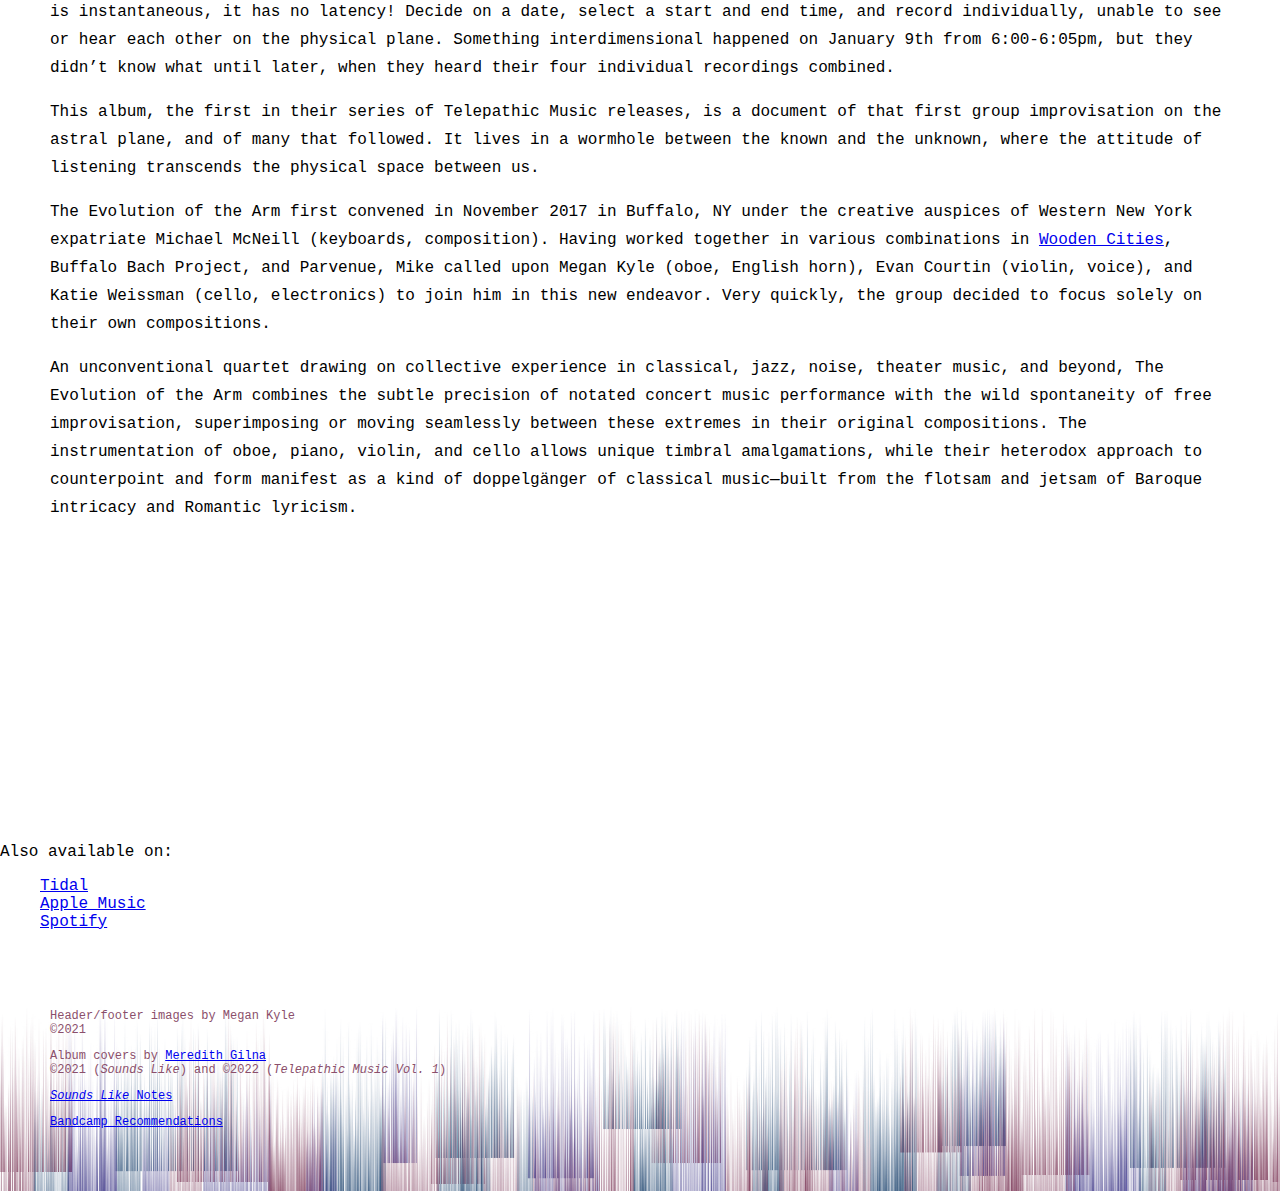
==== commit 5958b992: "Add files via upload" ====
--- a/index.html
+++ b/index.html
@@ -68,8 +68,9 @@
                             <h1><a id="albumTitle">Telepathic Music
                                 <br>
                                 Vol. 2</a></h1>
-                            <img src="images/telepathic2Cover.jpg" style="height: 200px; width: 200px; border-radius: 10px;" />
+                            <iframe style="border: 0; width: 350px; height: 470px;" src="https://bandcamp.com/EmbeddedPlayer/album=2928619743/size=large/bgcol=ffffff/linkcol=0687f5/tracklist=false/transparent=true/" seamless><a href="https://theevolutionofthearm.bandcamp.com/album/telepathic-music-vol-1-2">Telepathic Music Vol. 2 by The Evolution of the Arm</a></iframe>
                             <p>February 24, 2023</p>
+                            <p><a href="https://open.spotify.com/album/107mop9HnQIY2dKoqX8blP">Spotify</a> &#8226; <a href="https://tidal.com/browse/album/276860125">Tidal</a> &#8226; <a href="https://music.apple.com/us/album/telepathic-music-vol-2/1673606961">Apple</a></p>
                             <p><a href="https://infrasonicpress.com/">on Infrasonic Press</a></p>
                             <p><em>"The effect is astounding. Whatever magical threads tether this group together do not disappear when they are separated."</em><br>
                                 <a href="https://www.carolinemallonee.com">Caroline Malon&#233;e</a>, composer</p>
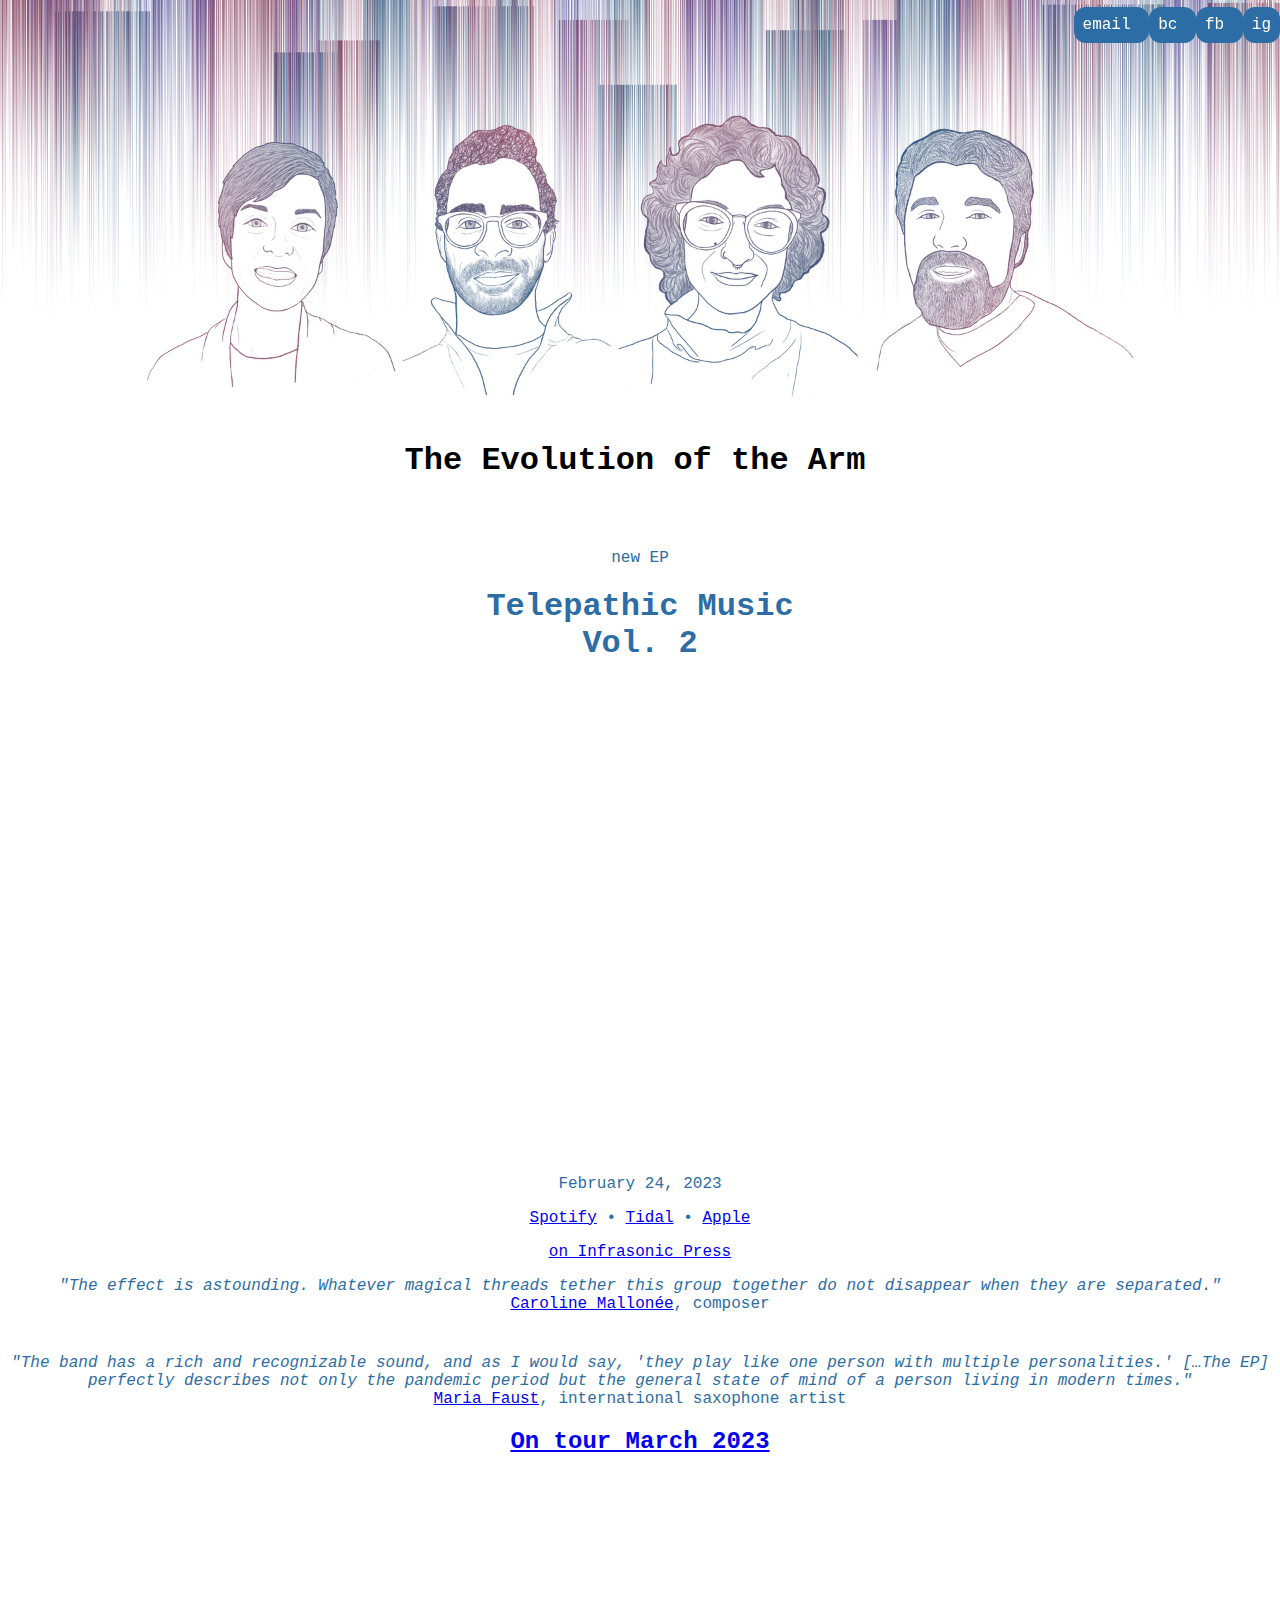
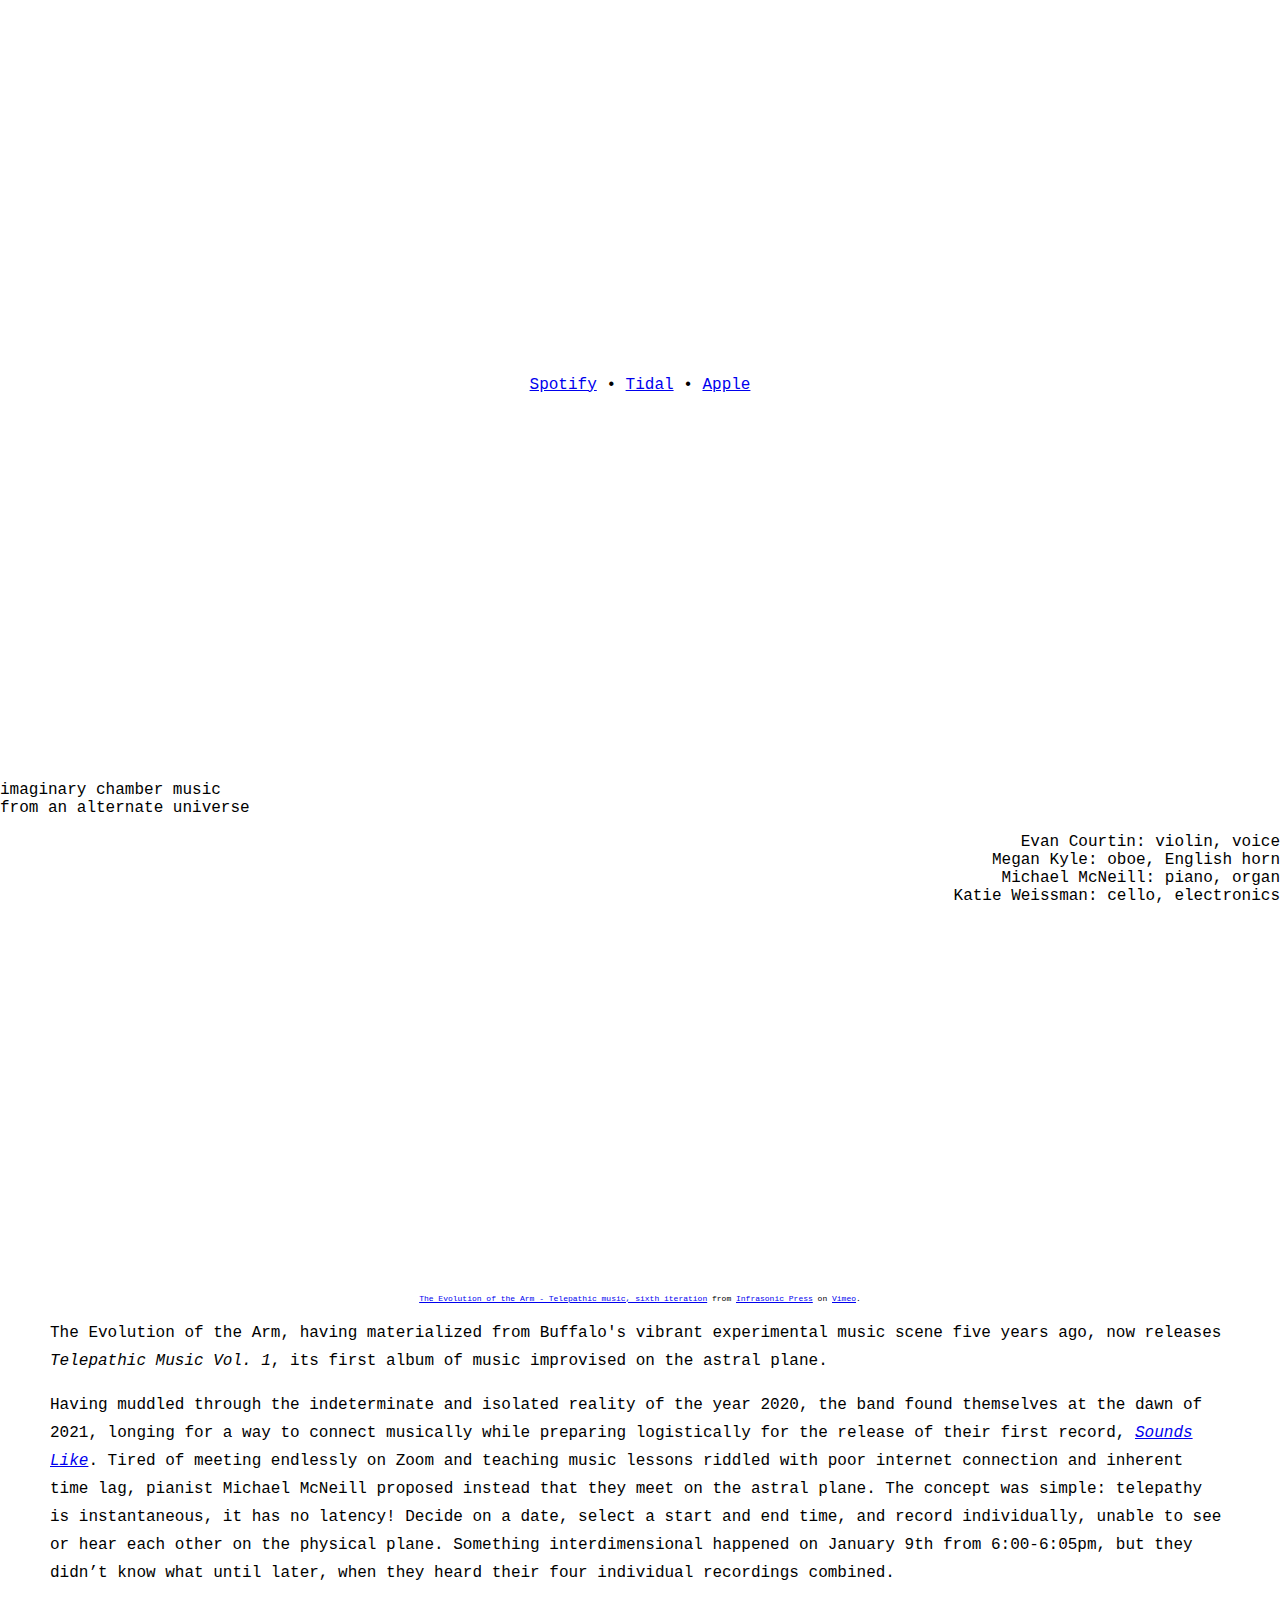
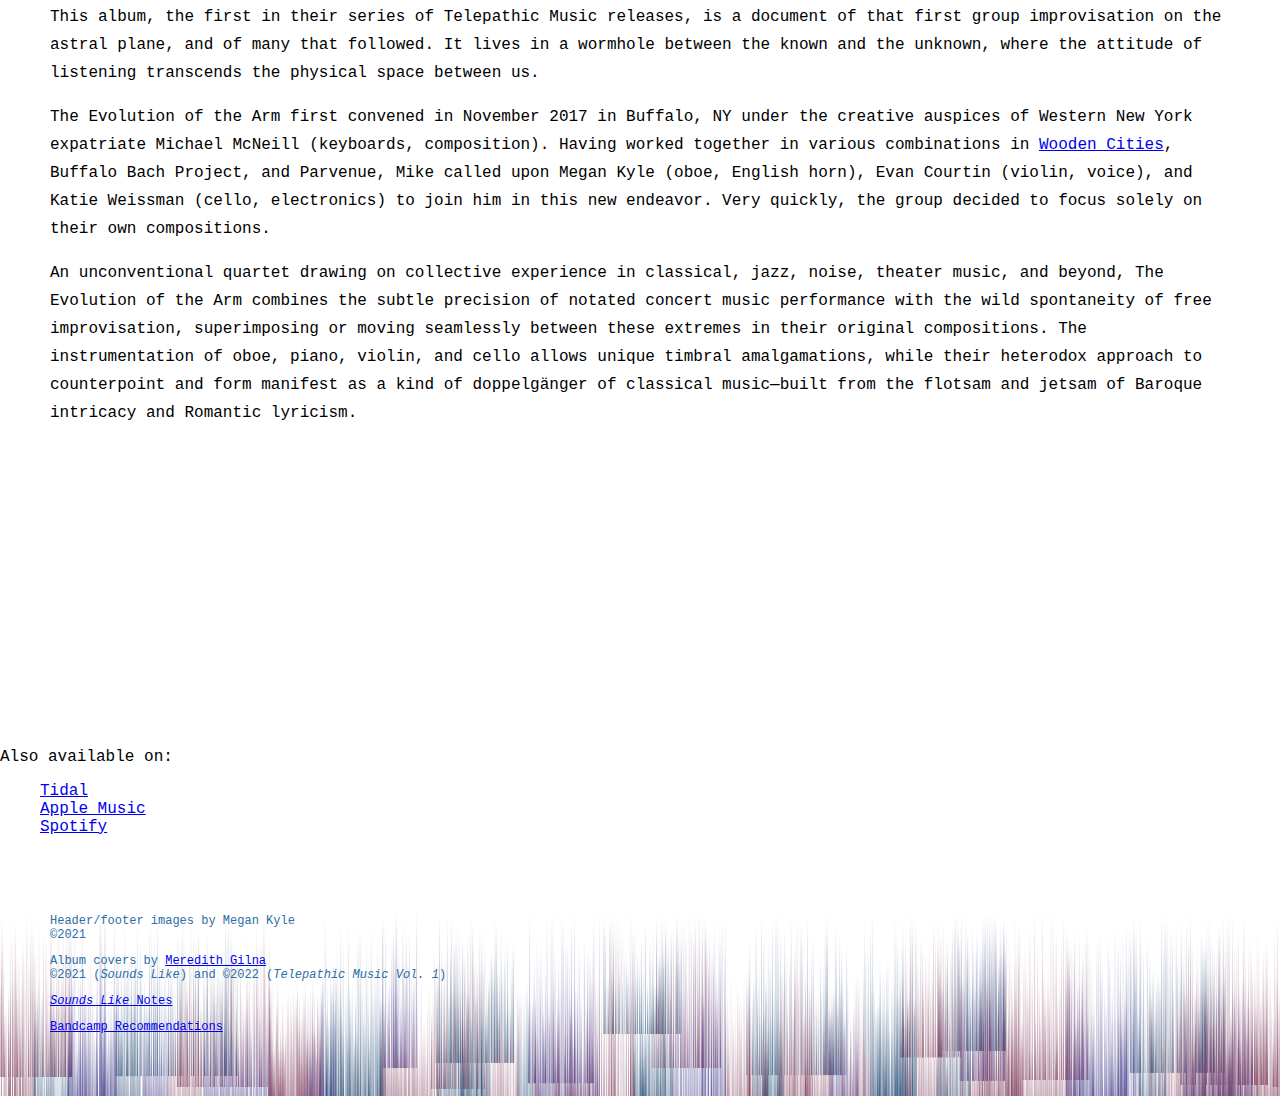
==== commit 13f77cef: "Add files via upload" ====
--- a/index.html
+++ b/index.html
@@ -73,7 +73,7 @@
                             <p><a href="https://open.spotify.com/album/107mop9HnQIY2dKoqX8blP">Spotify</a> &#8226; <a href="https://tidal.com/browse/album/276860125">Tidal</a> &#8226; <a href="https://music.apple.com/us/album/telepathic-music-vol-2/1673606961">Apple</a></p>
                             <p><a href="https://infrasonicpress.com/">on Infrasonic Press</a></p>
                             <p><em>"The effect is astounding. Whatever magical threads tether this group together do not disappear when they are separated."</em><br>
-                                <a href="https://www.carolinemallonee.com">Caroline Malon&#233;e</a>, composer</p>
+                                <a href="https://www.carolinemallonee.com">Caroline Mallon&#233;e</a>, composer</p>
                             <p style="padding-top: 25px;" align="center"><em>"The band has a rich and recognizable sound, and as I
                 would say, 'they play like one person with multiple
                 personalities.' […The EP] perfectly describes not
@@ -93,13 +93,6 @@
                                 -->
                                  <p><a href="https://open.spotify.com/album/64xPl7tBzmVDqNvDzigtm8">Spotify</a> &#8226; <a href="https://tidal.com/browse/album/226708519">Tidal</a> &#8226; <a href="https://itunes.apple.com/album/id/1621519889">Apple</a></p>
                             </center>
-           
-            <p style="padding-top: 25px;" align="center"><em>"The band has a rich and recognizable sound, and as I
-                would say, 'they play like one person with multiple
-                personalities.' […The EP] perfectly describes not
-                only the pandemic period but the general state of
-                mind of a person living in modern times."</em>
-                <br><a href="https://mariafaust.com">Maria Faust</a>, international saxophone artist</p>
                         </div>
         
         <div class="offset-sm-4 col-sm-4 album albumCover">
--- a/stylesheet.css
+++ b/stylesheet.css
@@ -149,7 +149,7 @@
 
 .albumText {
     background-color: #fff;
-    color: #8B4F6B;
+    color: #2c6da6;
     text-align: center;
     padding: 10px;
 }
@@ -215,19 +215,19 @@
     color: #fff;
     padding: 9px;
     text-decoration: none;
-    background-color: #8B4F6B;
+    background-color: #2c6da6;
     border-radius: 12px;
 }
 
 .topConnect a:hover {
     text-align: center;
-    color: #8B4F6B;
+    color: #2c6da6;
     padding: 8px;
     text-decoration: none;
     background-color: #fff;
     border-radius: 12px;
     border: 1px solid;
-    border-color: #8B4F6B;
+    border-color: #2c6da6;
 }
 
 
@@ -242,7 +242,7 @@
     text-align: left;
     text-transform: none;
     font-size: 12px;
-    color: #8B4F6B;
+    color: #2c6da6;
     padding: 50px 50px;
     height: 100%;
 }
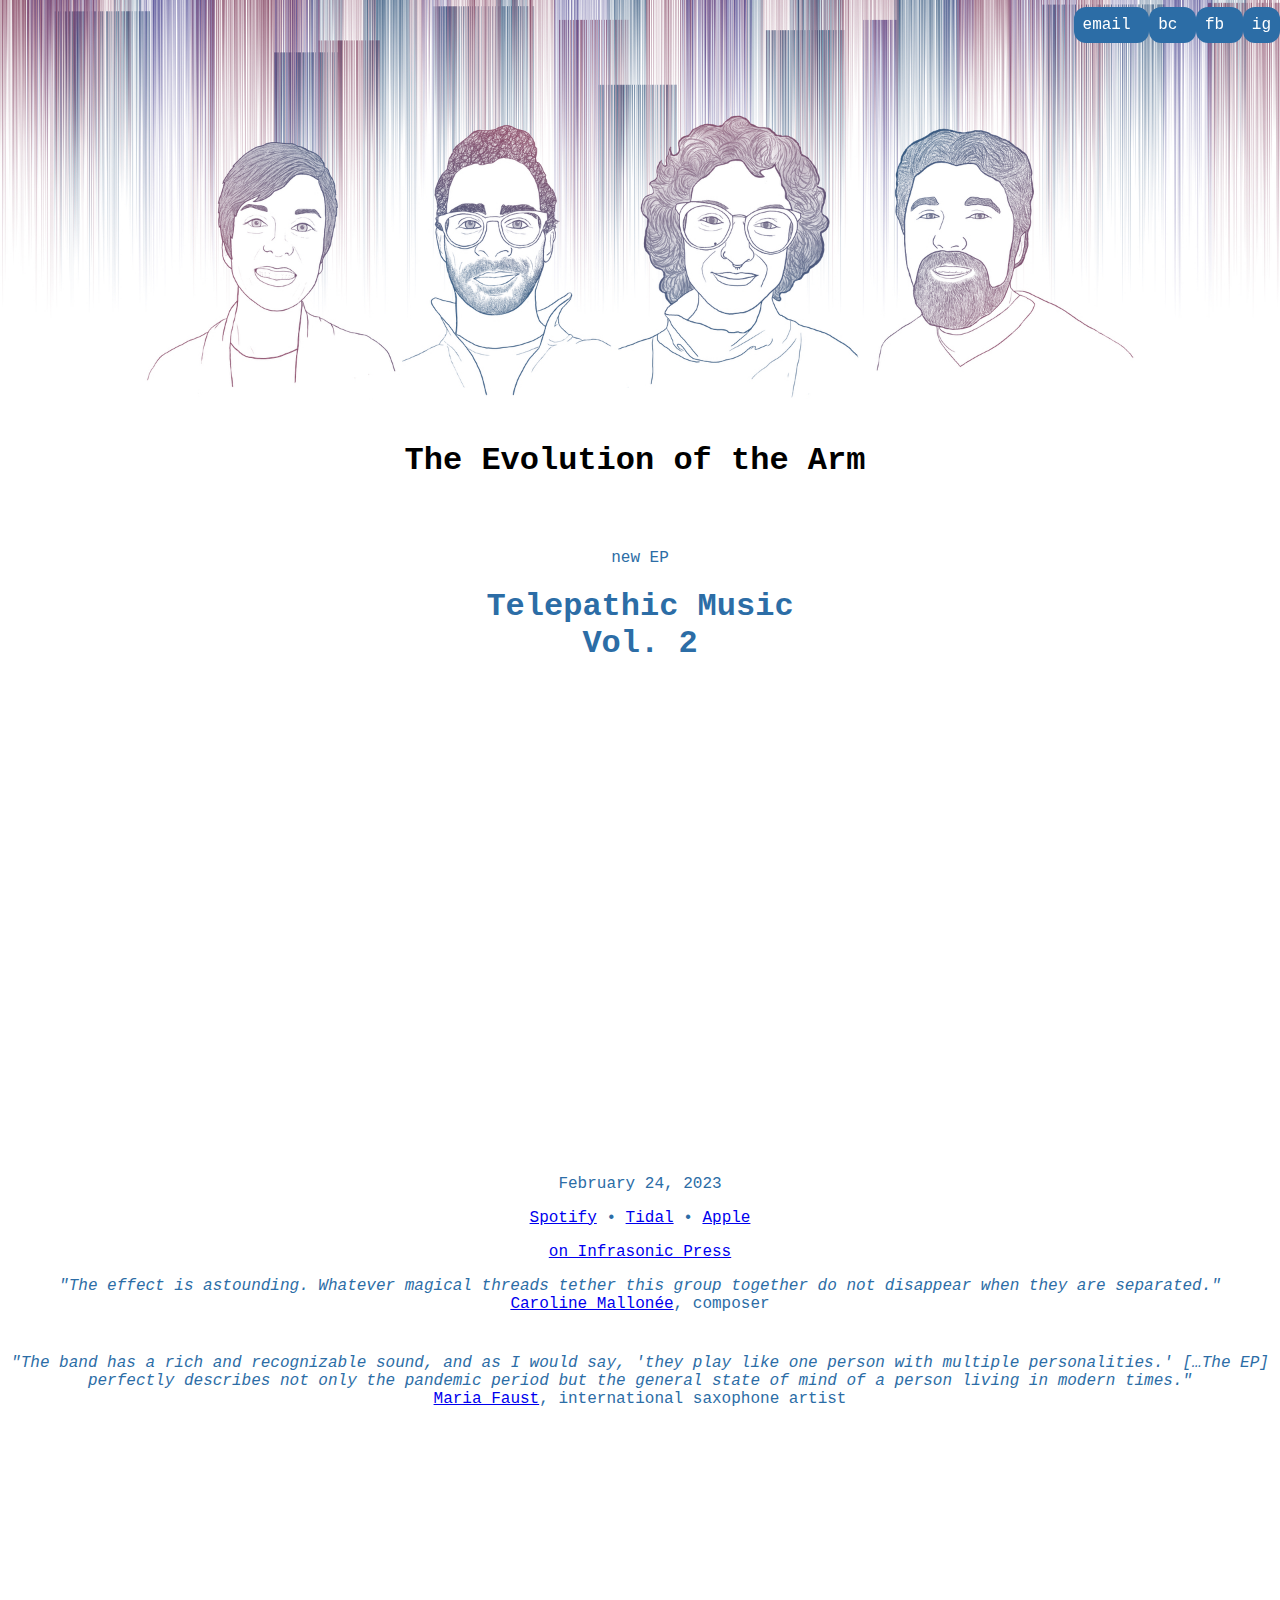
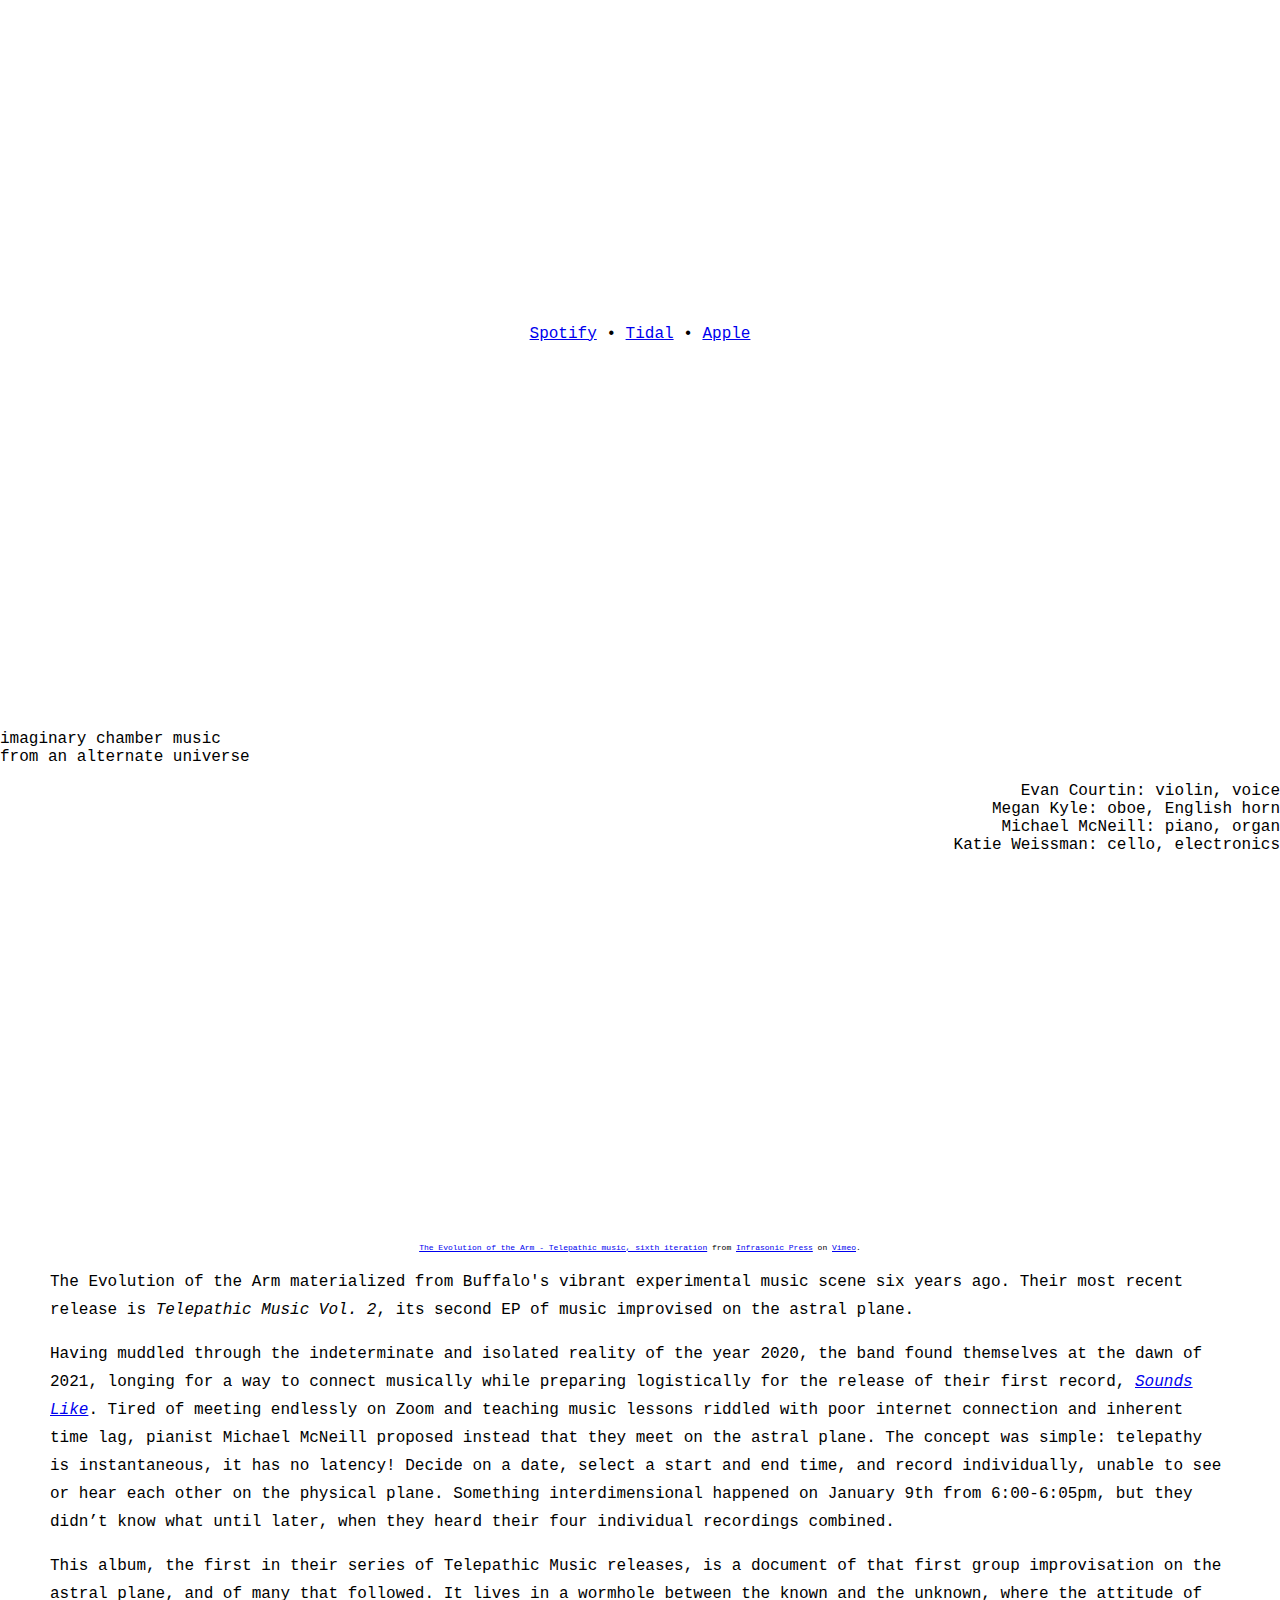
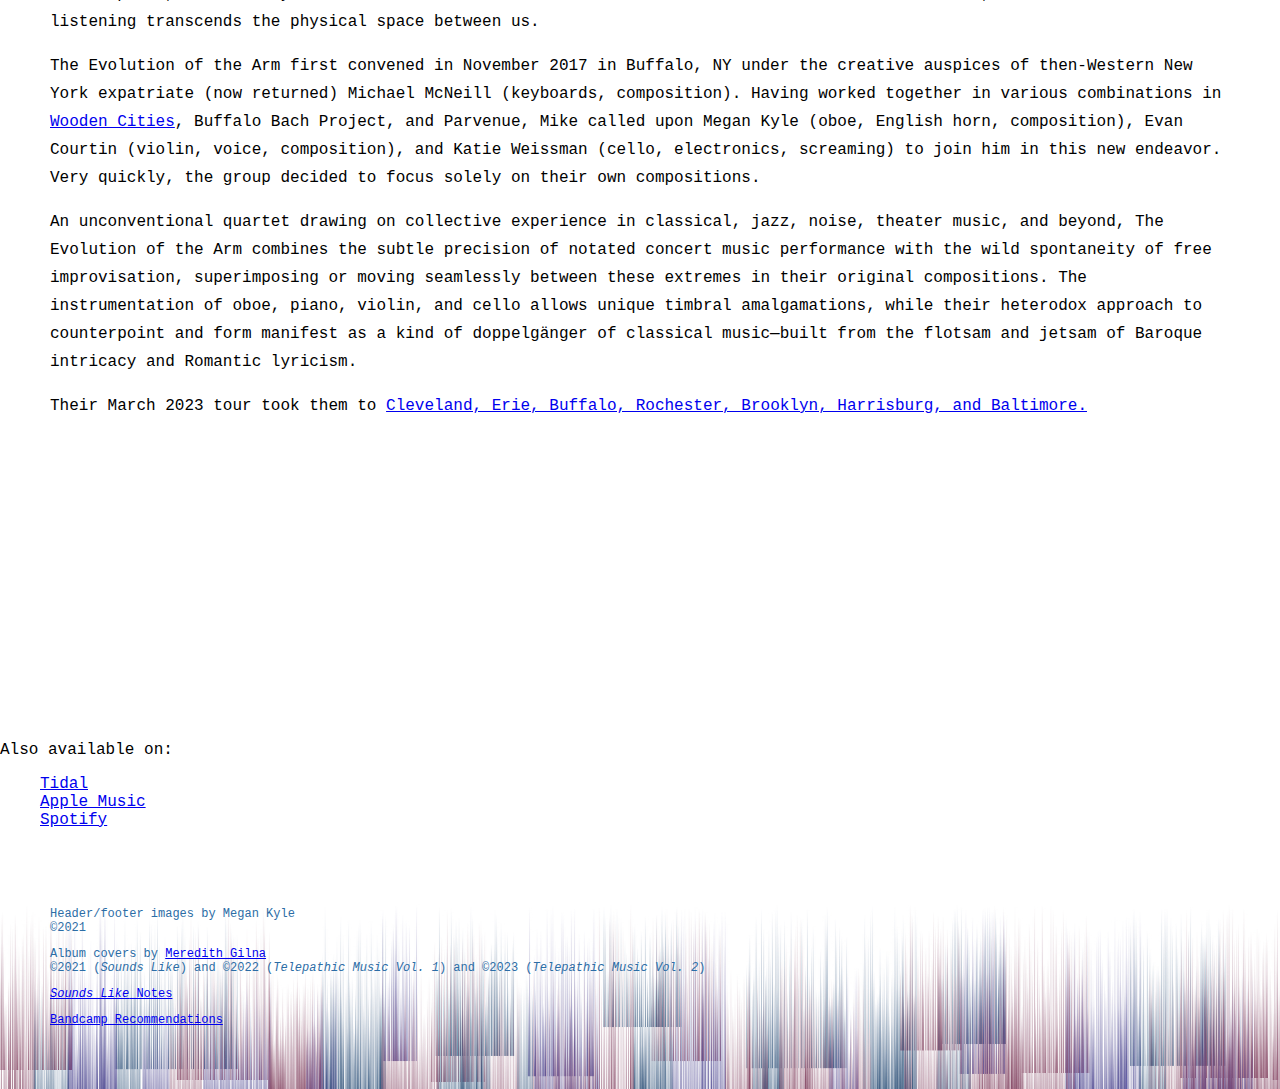
==== commit c1c9eb07: "Add files via upload" ====
--- a/index.html
+++ b/index.html
@@ -80,7 +80,6 @@
                 only the pandemic period but the general state of
                 mind of a person living in modern times."</em>
                 <br><a href="https://mariafaust.com">Maria Faust</a>, international saxophone artist</p>
-                            <h2><a href="/tour_march_2023.html">On tour March 2023</a></h2>
                         </div>
             </div>     
         <div class="offset-sm-4 col-sm-4 album albumCover">
@@ -161,7 +160,7 @@
     
         <div class="col-md-6 offset-md-3 bios"><a name="band"></a>
                     <p>
-                        The Evolution of the Arm, having materialized from Buffalo's vibrant experimental music scene five years ago, now releases <em>Telepathic Music Vol. 1</em>, its first album of music improvised on the astral plane.
+                        The Evolution of the Arm materialized from Buffalo's vibrant experimental music scene six years ago. Their most recent release is <em>Telepathic Music Vol. 2</em>, its second EP of music improvised on the astral plane.
                     </p>
                     
          
@@ -175,12 +174,14 @@
                     </p>
             
                     <p>
-                        The Evolution of the Arm first convened in November 2017 in Buffalo, NY under the creative auspices of Western New York expatriate Michael McNeill (keyboards, composition). Having worked together in various combinations in <a href="https://woodencities.org">Wooden Cities</a>, Buffalo Bach Project, and Parvenue, Mike called upon Megan Kyle (oboe, English horn), Evan Courtin (violin, voice), and Katie Weissman (cello, electronics) to join him in this new endeavor. Very quickly, the group decided to focus solely on their own compositions.
+                        The Evolution of the Arm first convened in November 2017 in Buffalo, NY under the creative auspices of then-Western New York expatriate (now returned) Michael McNeill (keyboards, composition). Having worked together in various combinations in <a href="https://woodencities.org">Wooden Cities</a>, Buffalo Bach Project, and Parvenue, Mike called upon Megan Kyle (oboe, English horn, composition), Evan Courtin (violin, voice, composition), and Katie Weissman (cello, electronics, screaming) to join him in this new endeavor. Very quickly, the group decided to focus solely on their own compositions.
                     </p>
                     
                     <p>
                         An unconventional quartet drawing on collective experience in classical, jazz, noise, theater music, and beyond, The Evolution of the Arm combines the subtle precision of notated concert music performance with the wild spontaneity of free improvisation, superimposing or moving seamlessly between these extremes in their original compositions. The instrumentation of oboe, piano, violin, and cello allows unique timbral amalgamations, while their heterodox approach to counterpoint and form manifest as a kind of doppelgänger of classical music—built from the flotsam and jetsam of Baroque intricacy and Romantic lyricism.
                     </p>
+            
+                    <p>Their March 2023 tour took them to <a href="/tour_march_2023.html">Cleveland, Erie, Buffalo, Rochester, Brooklyn, Harrisburg, and Baltimore.</a></p>
                 </div>
         
         <div style ="padding-top: 50px" class="row">
@@ -211,7 +212,7 @@
             <p>Header/footer images by Megan Kyle<br>
             &#169;2021</p>
             <p>Album covers by <a href="https://meredithgilna.wordpress.com/">Meredith Gilna</a><br>
-            &#169;2021 &#40;<em>Sounds Like</em>&#41; and &#169;2022 &#40;<em>Telepathic Music Vol. 1</em>&#41;</p>
+            &#169;2021 &#40;<em>Sounds Like</em>&#41; and &#169;2022 &#40;<em>Telepathic Music Vol. 1</em>&#41; and &#169;2023 &#40;<em>Telepathic Music Vol. 2</em>&#41;</p>
             <p><a href="soundslikenotes.html"><em>Sounds Like</em> Notes</a></p>
             <p><a href="bandcamprecs.html">Bandcamp Recommendations</a></p>
         </div>
